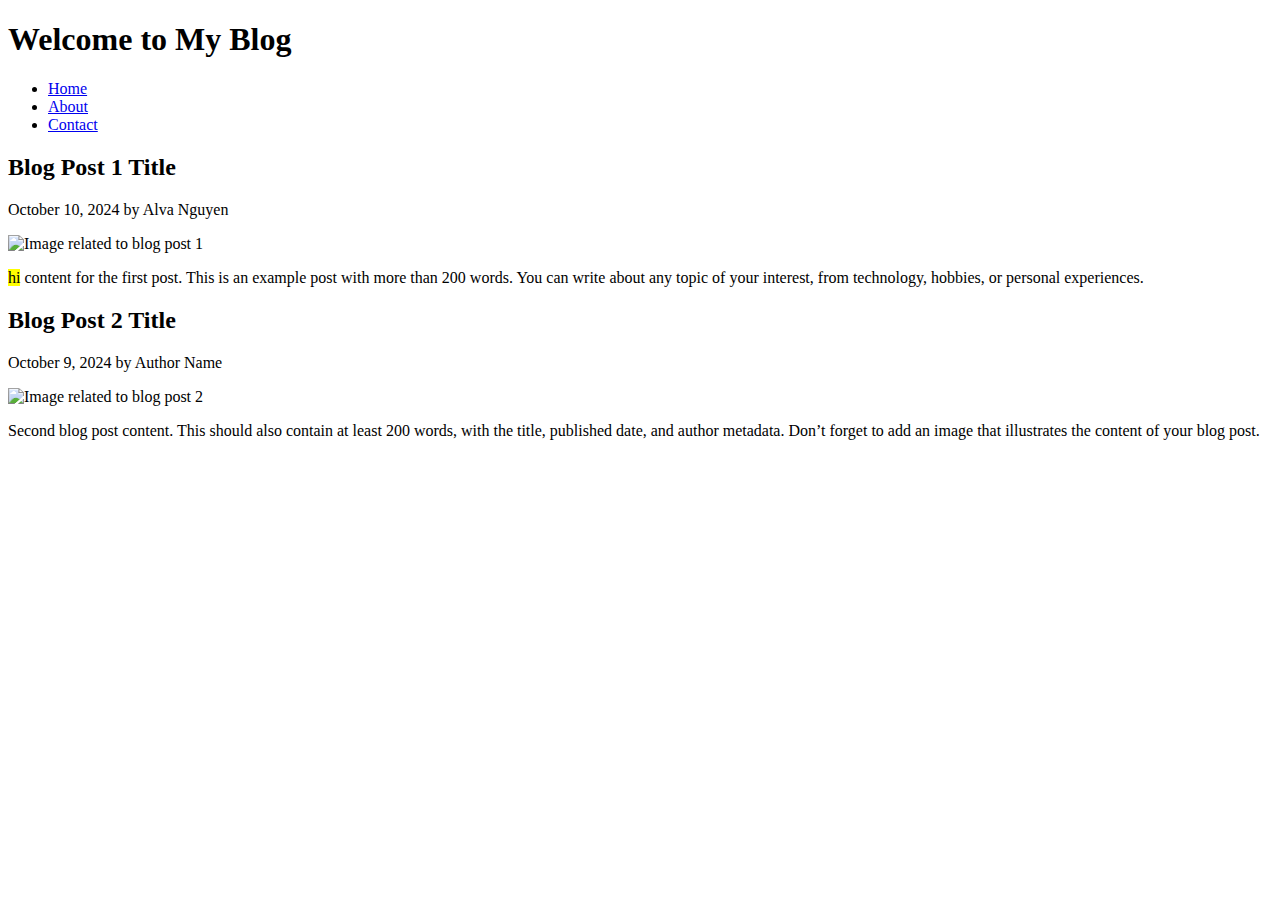
==== index.html @ b4353d6b "foundation" ====
<!DOCTYPE html>
<html lang="en">
<head>
    <meta charset="UTF-8">
    <meta name="viewport" content="width=device-width, initial-scale=1.0">
    <title>My Blog</title>
</head>
<body>
    <header>
        <h1>Welcome to My Blog</h1>
        <nav>
            <ul>
                <li><a href="index.html">Home</a></li>
                <li><a href="about.html">About</a></li>
                <li><a href="contact.html">Contact</a></li>
            </ul>
        </nav>
    </header>

    <main>
        <article>
            <h2>Blog Post 1 Title</h2>
            <p><time datetime="2024-10-10">October 10, 2024</time> by Alva Nguyen </p>
            <img src="blog1.jpg" alt="Image related to blog post 1">
            <p><mark>hi</mark> content for the first post. This is an example post with more than 200 words. You can write about any topic of your interest, from technology, hobbies, or personal experiences.</p>
        </article>

        <article>
            <h2>Blog Post 2 Title</h2>
            <p><time datetime="2024-10-09">October 9, 2024</time> by <span>Author Name</span></p>
            <img src="blog2.jpg" alt="Image related to blog post 2">
            <p>Second blog post content. This should also contain at least 200 words, with the title, published date, and author metadata. Don’t forget to add an image that illustrates the content of your blog post.</p>
        </article>
    </main>
</body>
</html>
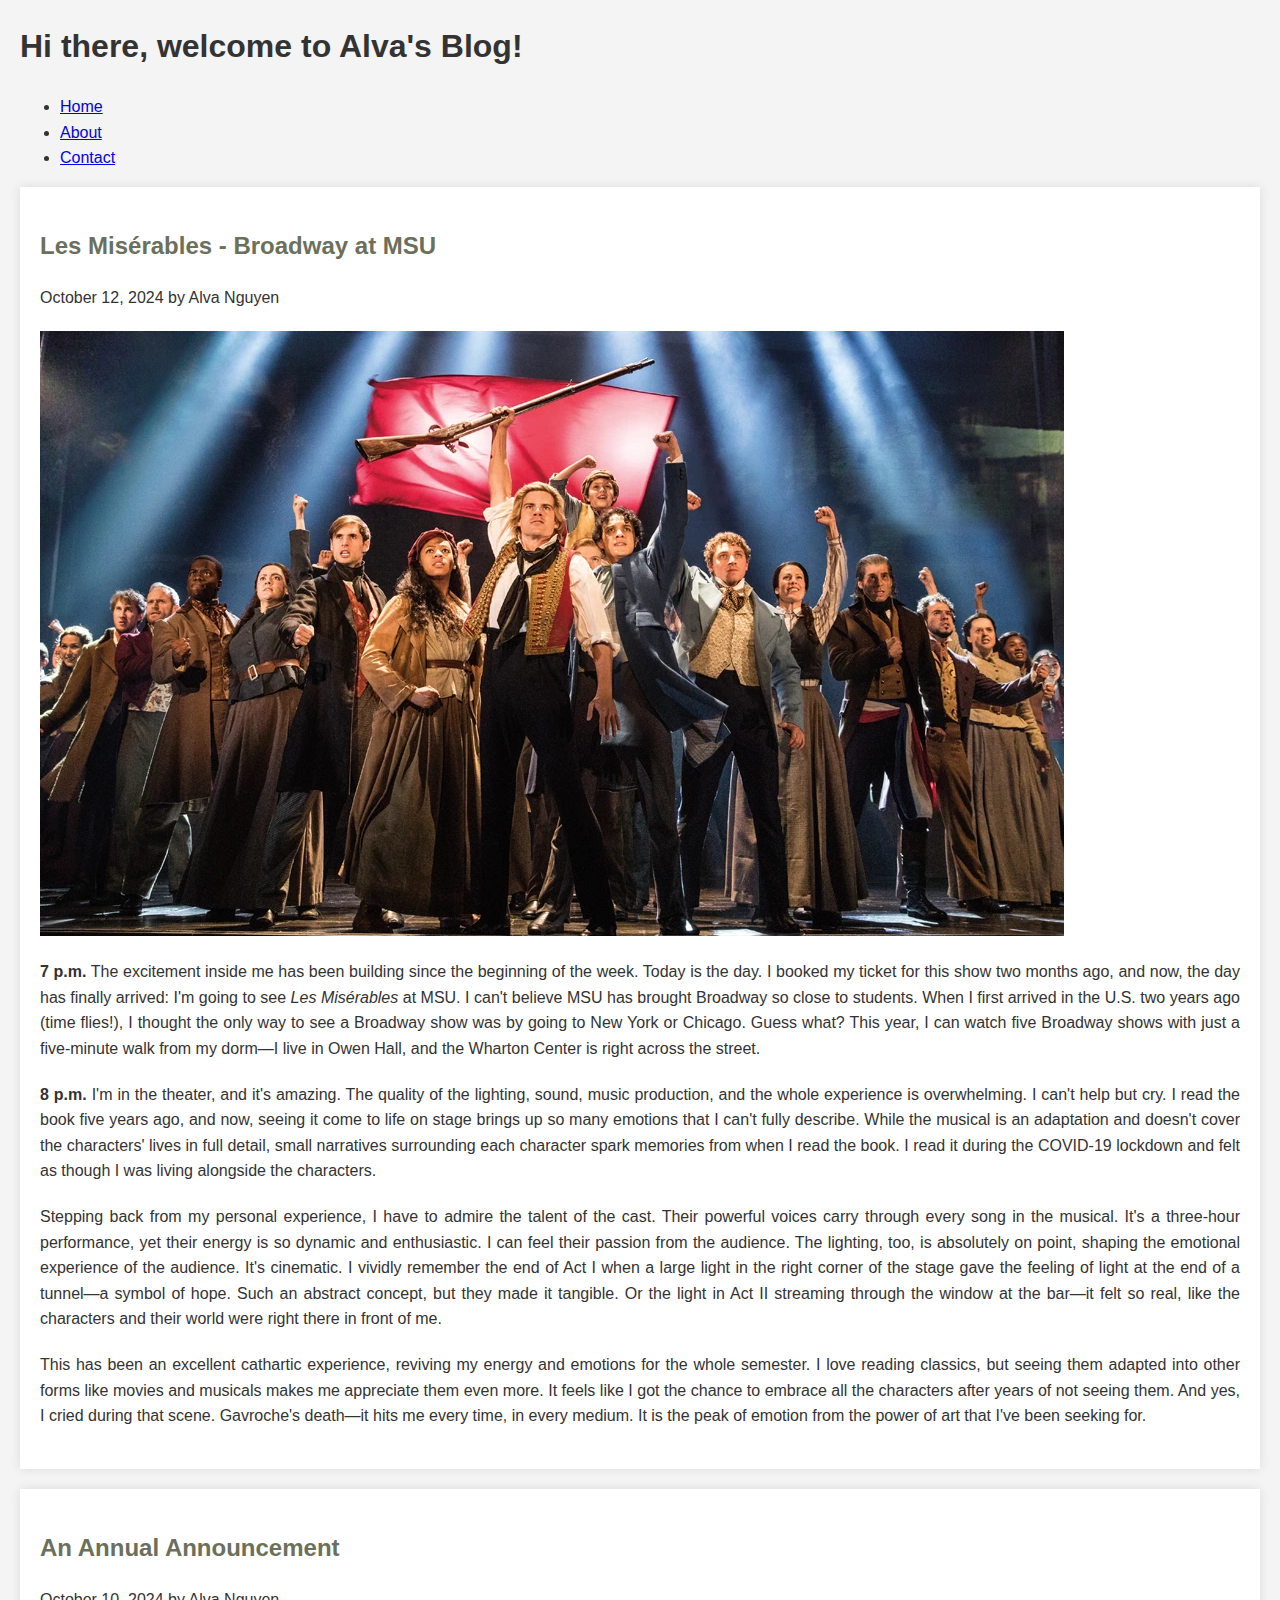
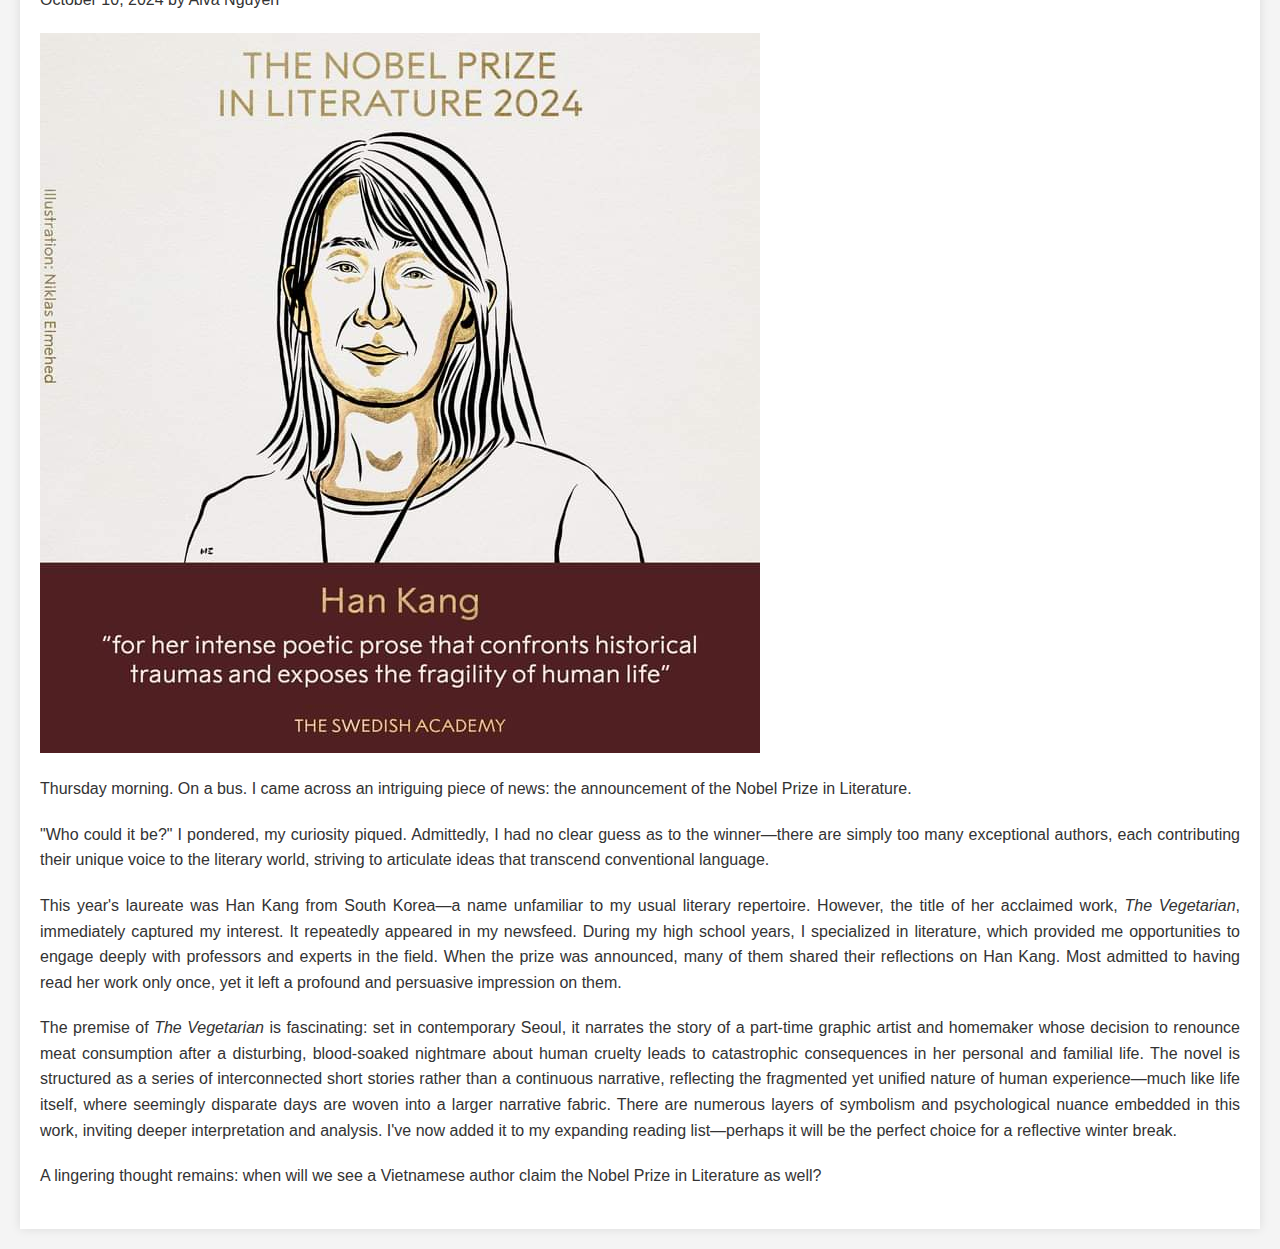
==== commit 434f8e71: "Final Update" ====
--- a/index.html
+++ b/index.html
@@ -3,11 +3,33 @@
 <head>
     <meta charset="UTF-8">
     <meta name="viewport" content="width=device-width, initial-scale=1.0">
-    <title>My Blog</title>
+    <title>Alva's Blog</title>
+    <style>
+        body {
+            font-family: Arial, sans-serif;
+            line-height: 1.6;
+            margin: 20px;
+            background-color: #f4f4f4;
+            color: #333;
+        }
+        h2 {
+            color: #6b705c;
+            text-align: left;
+        }
+        p {
+            text-align: justify;
+            margin-bottom: 20px;
+        }
+        article {
+            background-color: #fff;
+            padding: 20px;
+            margin-bottom: 20px;
+            box-shadow: 0 0 10px rgba(0, 0, 0, 0.1);
+        }
+    </style>
 </head>
 <body>
-    <header>
-        <h1>Welcome to My Blog</h1>
+    <header> <h1>Hi there, welcome to Alva's Blog!</h1>
         <nav>
             <ul>
                 <li><a href="index.html">Home</a></li>
@@ -15,21 +37,36 @@
                 <li><a href="contact.html">Contact</a></li>
             </ul>
         </nav>
-    </header>
+        </header>
 
     <main>
         <article>
-            <h2>Blog Post 1 Title</h2>
-            <p><time datetime="2024-10-10">October 10, 2024</time> by Alva Nguyen </p>
-            <img src="blog1.jpg" alt="Image related to blog post 1">
-            <p><mark>hi</mark> content for the first post. This is an example post with more than 200 words. You can write about any topic of your interest, from technology, hobbies, or personal experiences.</p>
+            <h2>Les Misérables - Broadway at MSU</h2>
+            <p><time datetime="2024-10-12">October 12, 2024</time> by Alva Nguyen </p>
+            <img src="/image/lesmis.webp" alt="Les Mis cast at the end of Act I">
+            <p><strong>7 p.m.</strong> The excitement inside me has been building since the beginning of the week. Today is the day. I booked my ticket for this show two months ago, and now, the day has finally arrived: I'm going to see <em>Les Misérables</em> at MSU. I can't believe MSU has brought Broadway so close to students. When I first arrived in the U.S. two years ago (time flies!), I thought the only way to see a Broadway show was by going to New York or Chicago. Guess what? This year, I can watch five Broadway shows with just a five-minute walk from my dorm—I live in Owen Hall, and the Wharton Center is right across the street.</p>
+
+            <p><strong>8 p.m.</strong> I'm in the theater, and it's amazing. The quality of the lighting, sound, music production, and the whole experience is overwhelming. I can't help but cry. I read the book five years ago, and now, seeing it come to life on stage brings up so many emotions that I can't fully describe. While the musical is an adaptation and doesn't cover the characters' lives in full detail, small narratives surrounding each character spark memories from when I read the book. I read it during the COVID-19 lockdown and felt as though I was living alongside the characters.</p>
+    
+            <p>Stepping back from my personal experience, I have to admire the talent of the cast. Their powerful voices carry through every song in the musical. It's a three-hour performance, yet their energy is so dynamic and enthusiastic. I can feel their passion from the audience. The lighting, too, is absolutely on point, shaping the emotional experience of the audience. It's cinematic. I vividly remember the end of Act I when a large light in the right corner of the stage gave the feeling of light at the end of a tunnel—a symbol of hope. Such an abstract concept, but they made it tangible. Or the light in Act II streaming through the window at the bar—it felt so real, like the characters and their world were right there in front of me.</p>
+    
+            <p>This has been an excellent cathartic experience, reviving my energy and emotions for the whole semester. I love reading classics, but seeing them adapted into other forms like movies and musicals makes me appreciate them even more. It feels like I got the chance to embrace all the characters after years of not seeing them. And yes, I cried during that scene. Gavroche's death—it hits me every time, in every medium. It is the peak of emotion from the power of art that I've been seeking for.</p>
+    
         </article>
 
         <article>
-            <h2>Blog Post 2 Title</h2>
-            <p><time datetime="2024-10-09">October 9, 2024</time> by <span>Author Name</span></p>
-            <img src="blog2.jpg" alt="Image related to blog post 2">
-            <p>Second blog post content. This should also contain at least 200 words, with the title, published date, and author metadata. Don’t forget to add an image that illustrates the content of your blog post.</p>
+            <h2>An Annual Announcement</h2>
+            <p><time datetime="2024-10-10">October 10, 2024</time> by Alva Nguyen</p>
+            <img src="/image/nobel.jpg" alt="Graphic Illustration of Han Kang">
+            <p>Thursday morning. On a bus. I came across an intriguing piece of news: the announcement of the Nobel Prize in Literature.</p>
+
+            <p>"Who could it be?" I pondered, my curiosity piqued. Admittedly, I had no clear guess as to the winner—there are simply too many exceptional authors, each contributing their unique voice to the literary world, striving to articulate ideas that transcend conventional language.</p>
+
+            <p>This year's laureate was Han Kang from South Korea—a name unfamiliar to my usual literary repertoire. However, the title of her acclaimed work, <em>The Vegetarian</em>, immediately captured my interest. It repeatedly appeared in my newsfeed. During my high school years, I specialized in literature, which provided me opportunities to engage deeply with professors and experts in the field. When the prize was announced, many of them shared their reflections on Han Kang. Most admitted to having read her work only once, yet it left a profound and persuasive impression on them.</p>
+
+            <p>The premise of <em>The Vegetarian</em> is fascinating: set in contemporary Seoul, it narrates the story of a part-time graphic artist and homemaker whose decision to renounce meat consumption after a disturbing, blood-soaked nightmare about human cruelty leads to catastrophic consequences in her personal and familial life. The novel is structured as a series of interconnected short stories rather than a continuous narrative, reflecting the fragmented yet unified nature of human experience—much like life itself, where seemingly disparate days are woven into a larger narrative fabric. There are numerous layers of symbolism and psychological nuance embedded in this work, inviting deeper interpretation and analysis. I've now added it to my expanding reading list—perhaps it will be the perfect choice for a reflective winter break.</p>
+
+            <p>A lingering thought remains: when will we see a Vietnamese author claim the Nobel Prize in Literature as well?</p>
         </article>
     </main>
 </body>
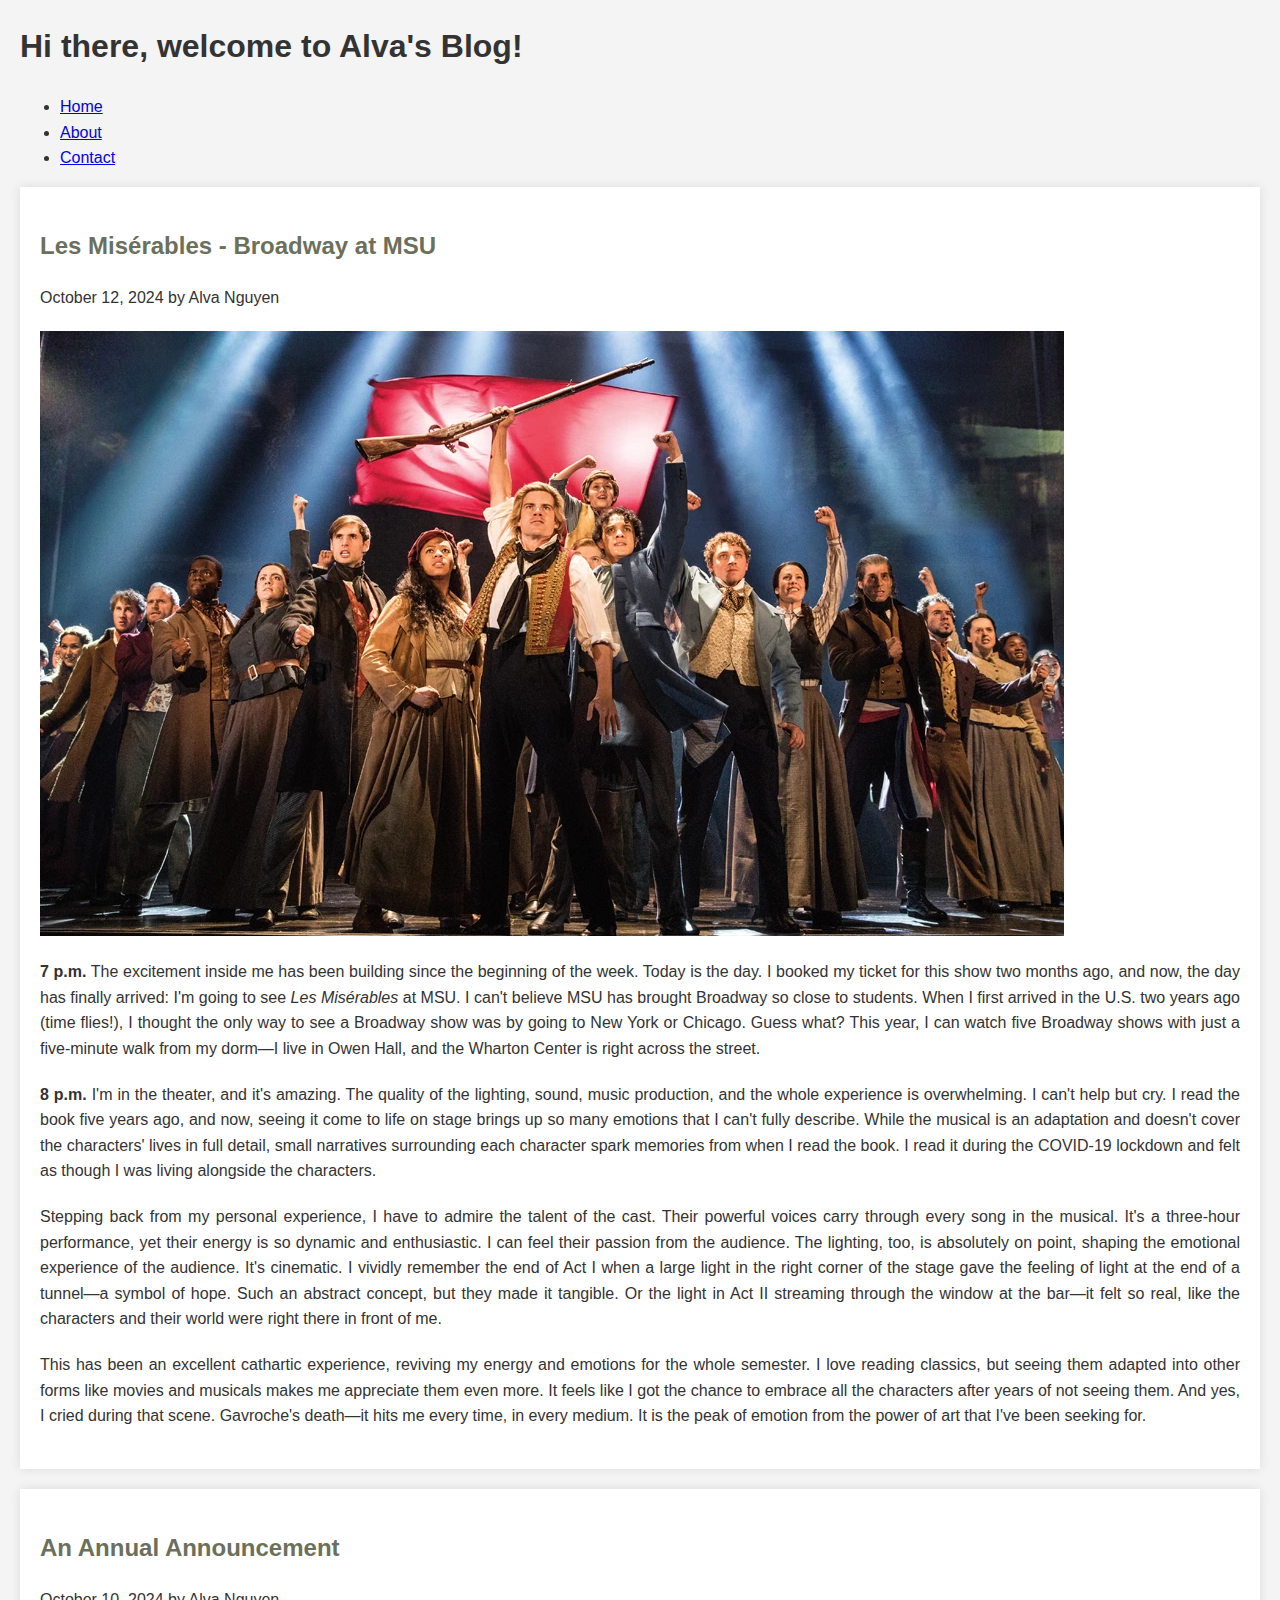
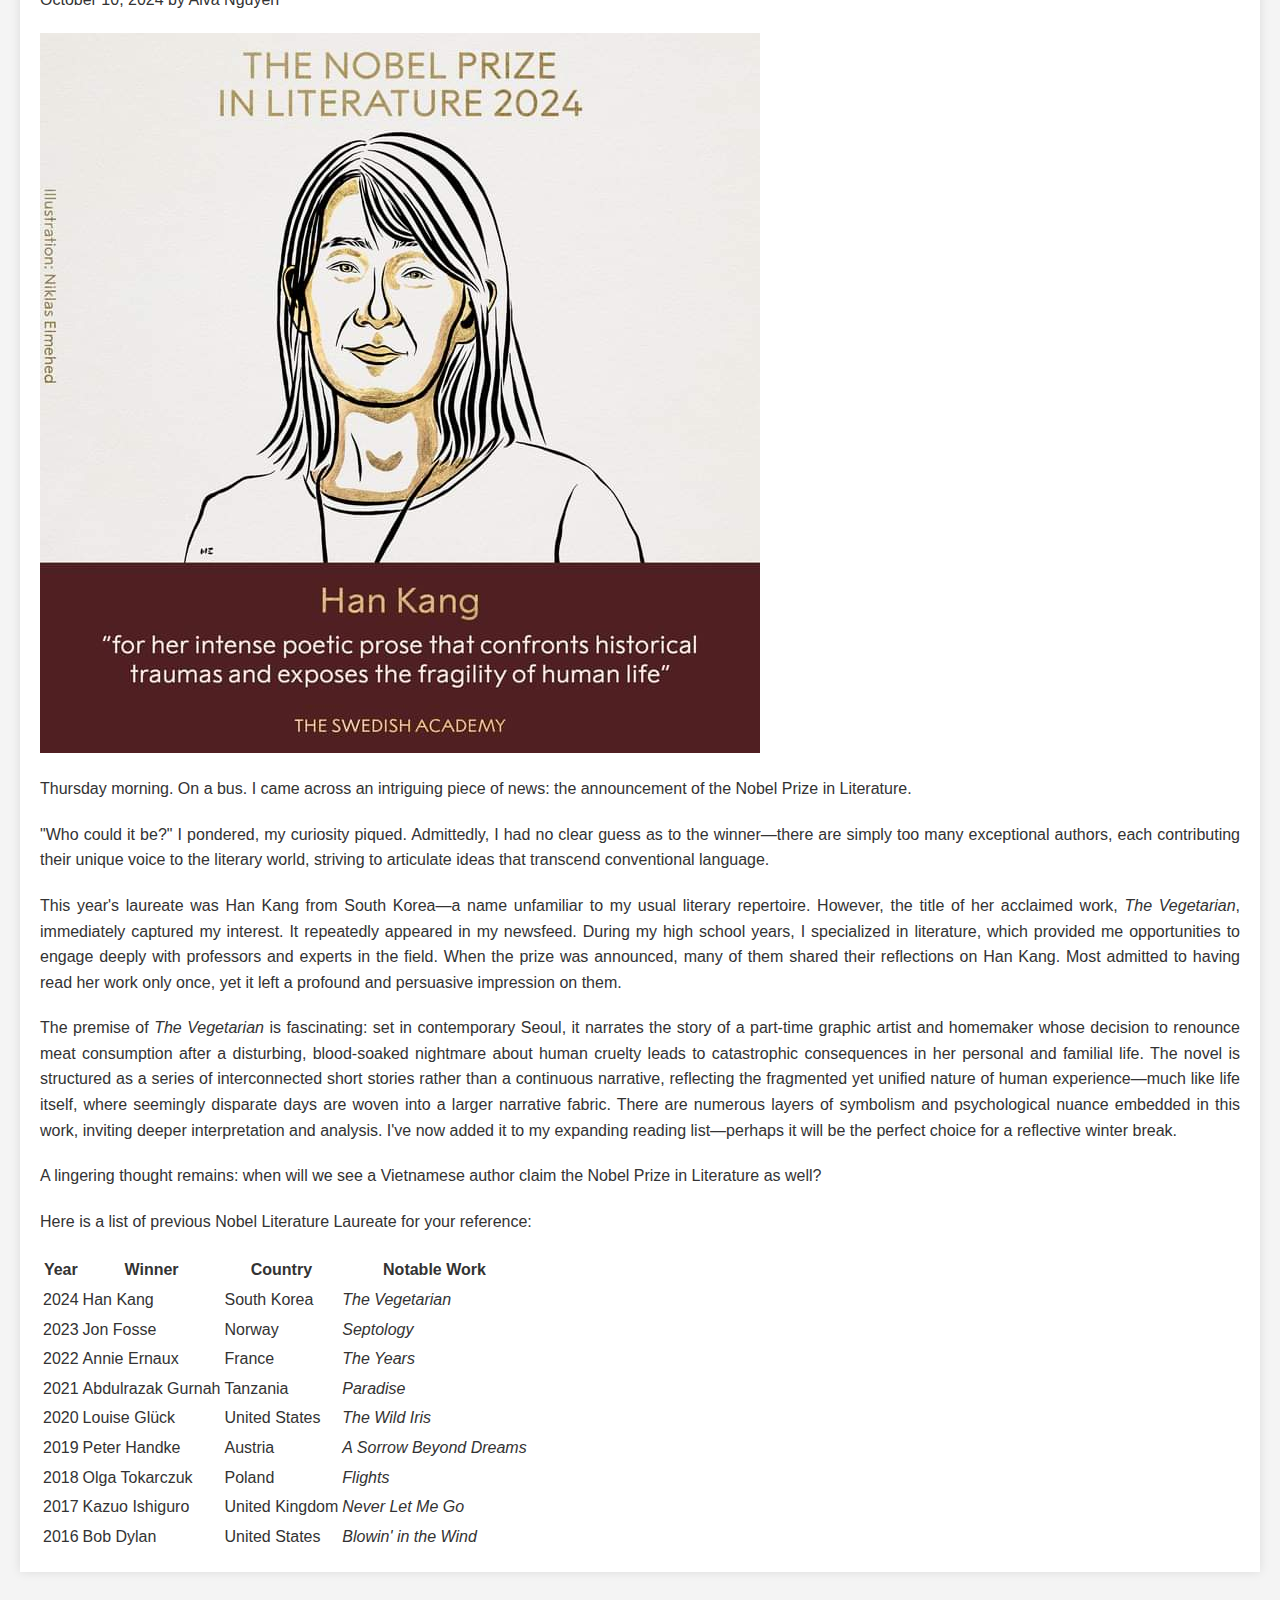
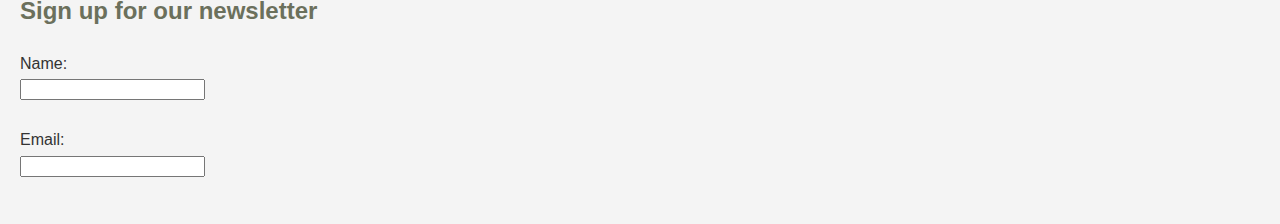
==== commit 1e88e501: "Update table and forms" ====
--- a/index.html
+++ b/index.html
@@ -67,7 +67,82 @@
             <p>The premise of <em>The Vegetarian</em> is fascinating: set in contemporary Seoul, it narrates the story of a part-time graphic artist and homemaker whose decision to renounce meat consumption after a disturbing, blood-soaked nightmare about human cruelty leads to catastrophic consequences in her personal and familial life. The novel is structured as a series of interconnected short stories rather than a continuous narrative, reflecting the fragmented yet unified nature of human experience—much like life itself, where seemingly disparate days are woven into a larger narrative fabric. There are numerous layers of symbolism and psychological nuance embedded in this work, inviting deeper interpretation and analysis. I've now added it to my expanding reading list—perhaps it will be the perfect choice for a reflective winter break.</p>
 
             <p>A lingering thought remains: when will we see a Vietnamese author claim the Nobel Prize in Literature as well?</p>
+            <p>Here is a list of previous Nobel Literature Laureate for your reference:</p>
+            <table>
+                <thead>
+                    <tr>
+                        <th>Year</th>
+                        <th>Winner</th>
+                        <th>Country</th>
+                        <th>Notable Work</th>
+                    </tr>
+                </thead>
+                <tbody>
+                    <tr>
+                        <td>2024</td>
+                        <td>Han Kang</td>
+                        <td>South Korea</td>
+                        <td><em>The Vegetarian</em></td>
+                    </tr>
+                    <tr>
+                        <td>2023</td>
+                        <td>Jon Fosse</td>
+                        <td>Norway</td>
+                        <td><em>Septology</em></td>
+                    </tr>
+                    <tr>
+                        <td>2022</td>
+                        <td>Annie Ernaux</td>
+                        <td>France</td>
+                        <td><em>The Years</em></td>
+                    </tr>
+                    <tr>
+                        <td>2021</td>
+                        <td>Abdulrazak Gurnah</td>
+                        <td>Tanzania</td>
+                        <td><em>Paradise</em></td>
+                    </tr>
+                    <tr>
+                        <td>2020</td>
+                        <td>Louise Glück</td>
+                        <td>United States</td>
+                        <td><em>The Wild Iris</em></td>
+                    </tr>
+                    <tr>
+                        <td>2019</td>
+                        <td>Peter Handke</td>
+                        <td>Austria</td>
+                        <td><em>A Sorrow Beyond Dreams</em></td>
+                    </tr>
+                    <tr>
+                        <td>2018</td>
+                        <td>Olga Tokarczuk</td>
+                        <td>Poland</td>
+                        <td><em>Flights</em></td>
+                    </tr>
+                    <tr>
+                        <td>2017</td>
+                        <td>Kazuo Ishiguro</td>
+                        <td>United Kingdom</td>
+                        <td><em>Never Let Me Go</em></td>
+                    </tr>
+                    <tr>
+                        <td>2016</td>
+                        <td>Bob Dylan</td>
+                        <td>United States</td>
+                        <td><em>Blowin' in the Wind</em></td>
+                    </tr>
+                </tbody>
+            </table>            
         </article>
+        <form>
+            <h2>Sign up for our newsletter</h2>
+            <label for="name">Name:</label><br>
+            <input type="text" id="name" name="name" required><br><br>
+        
+            <label for="email">Email:</label><br>
+            <input type="email" id="email" name="email" required><br><br>
+        </form>
     </main>
 </body>
 </html>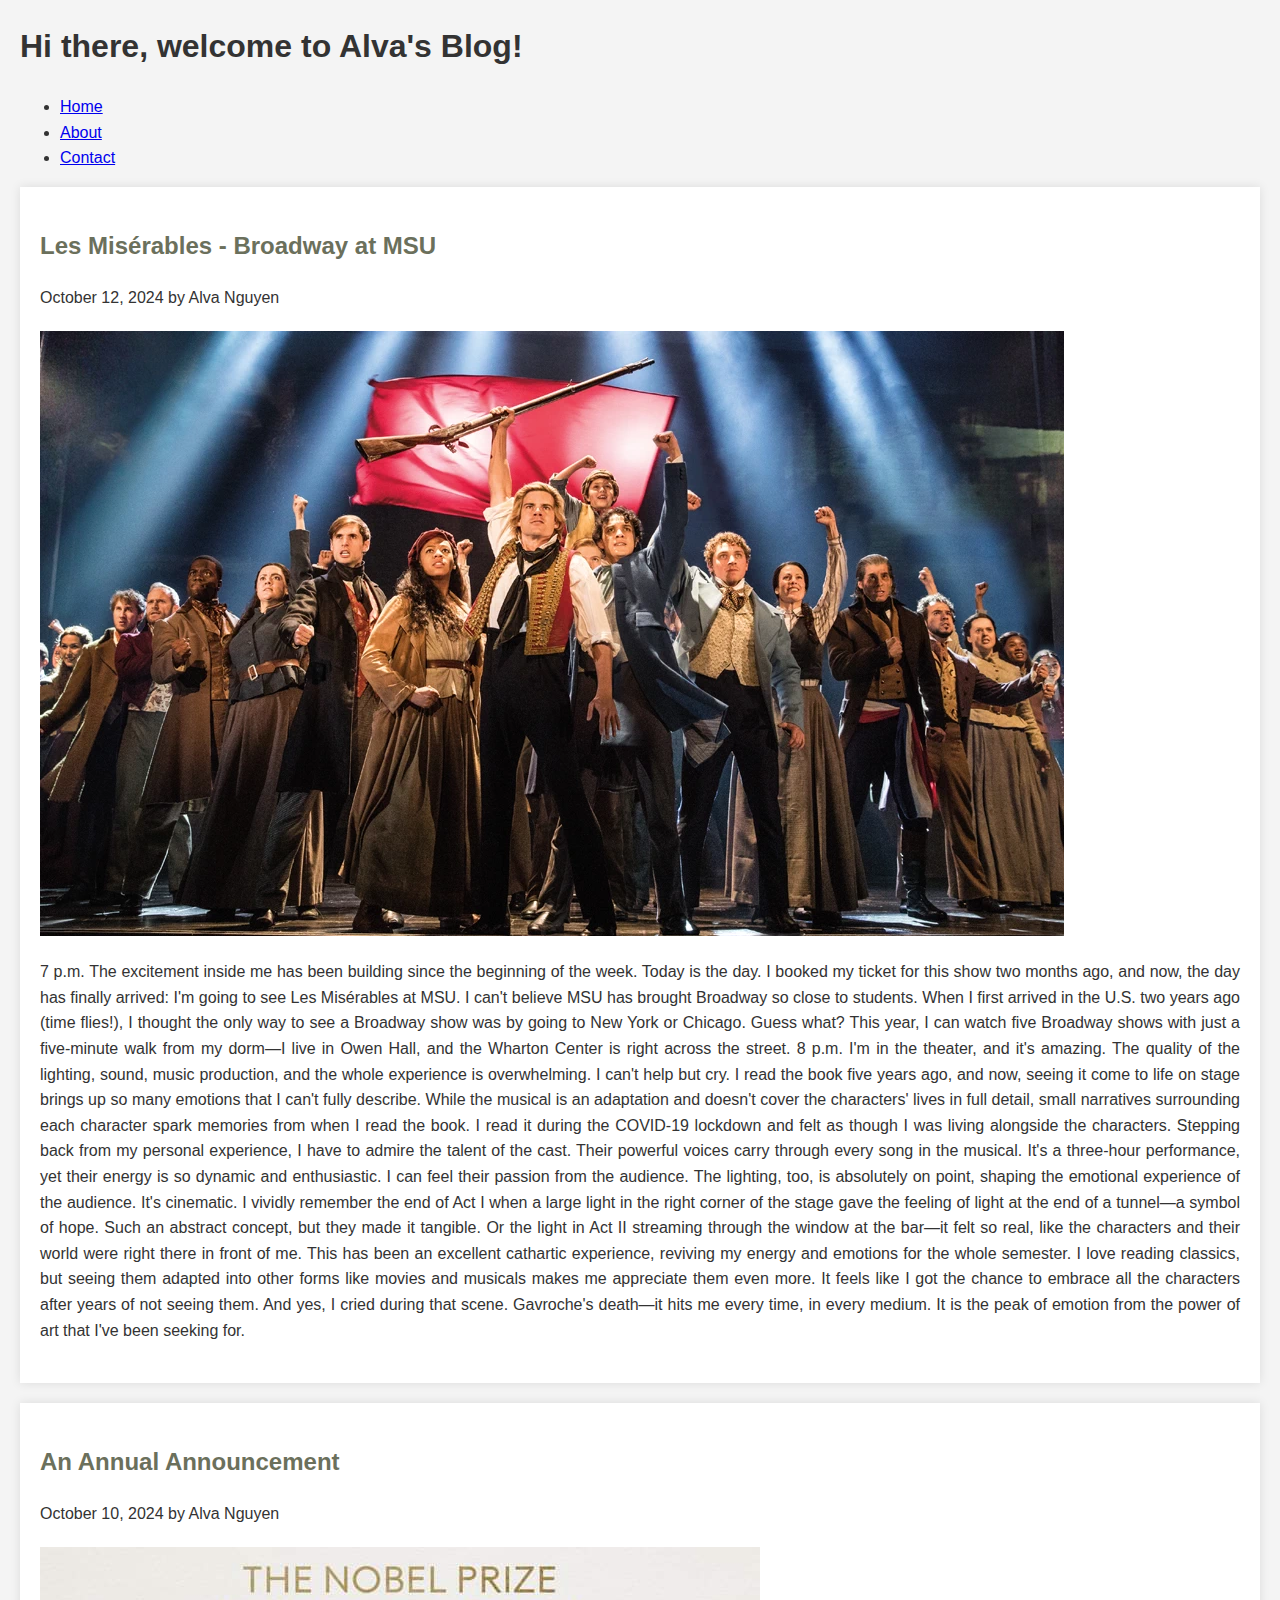
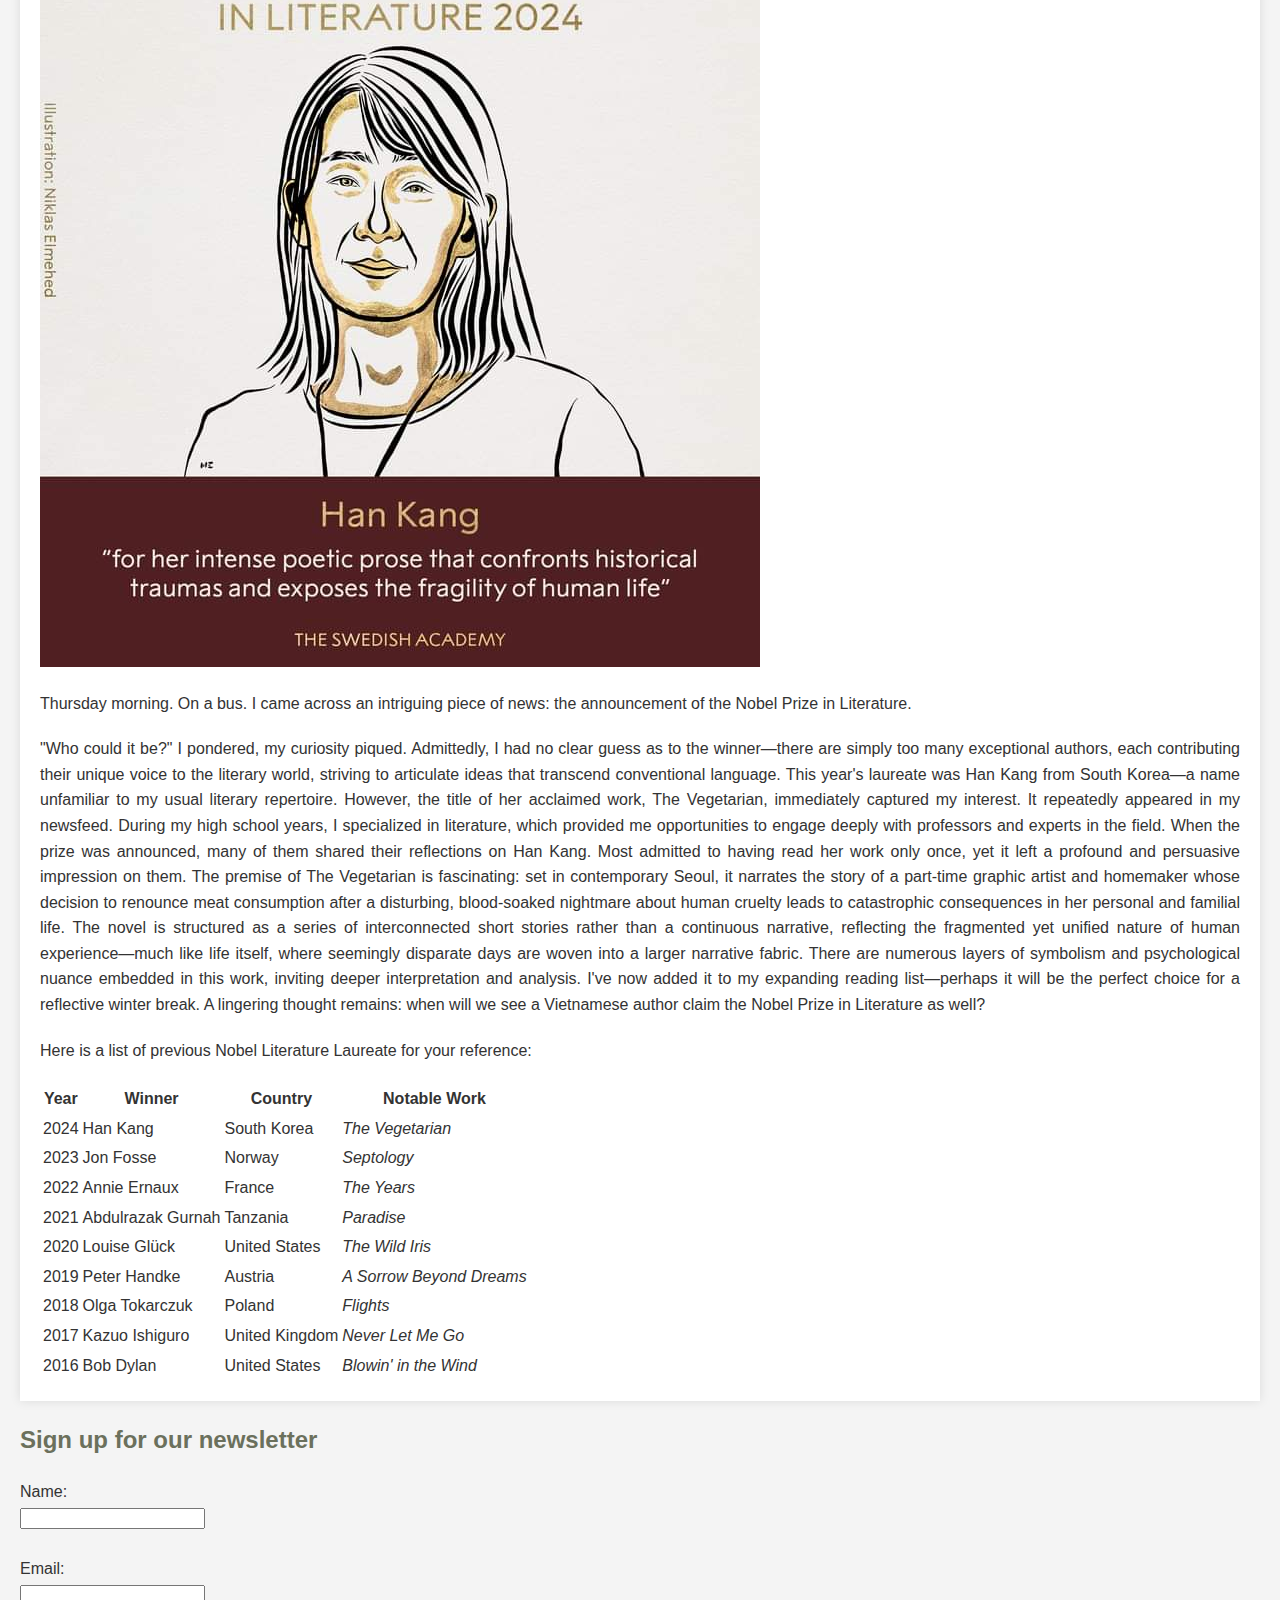
==== commit 5b26c890: "update html" ====
--- a/index.html
+++ b/index.html
@@ -3,30 +3,8 @@
 <head>
     <meta charset="UTF-8">
     <meta name="viewport" content="width=device-width, initial-scale=1.0">
+    <link rel="stylesheet" href="style.css">
     <title>Alva's Blog</title>
-    <style>
-        body {
-            font-family: Arial, sans-serif;
-            line-height: 1.6;
-            margin: 20px;
-            background-color: #f4f4f4;
-            color: #333;
-        }
-        h2 {
-            color: #6b705c;
-            text-align: left;
-        }
-        p {
-            text-align: justify;
-            margin-bottom: 20px;
-        }
-        article {
-            background-color: #fff;
-            padding: 20px;
-            margin-bottom: 20px;
-            box-shadow: 0 0 10px rgba(0, 0, 0, 0.1);
-        }
-    </style>
 </head>
 <body>
     <header> <h1>Hi there, welcome to Alva's Blog!</h1>
@@ -44,13 +22,9 @@
             <h2>Les Misérables - Broadway at MSU</h2>
             <p><time datetime="2024-10-12">October 12, 2024</time> by Alva Nguyen </p>
             <img src="/image/lesmis.webp" alt="Les Mis cast at the end of Act I">
-            <p><strong>7 p.m.</strong> The excitement inside me has been building since the beginning of the week. Today is the day. I booked my ticket for this show two months ago, and now, the day has finally arrived: I'm going to see <em>Les Misérables</em> at MSU. I can't believe MSU has brought Broadway so close to students. When I first arrived in the U.S. two years ago (time flies!), I thought the only way to see a Broadway show was by going to New York or Chicago. Guess what? This year, I can watch five Broadway shows with just a five-minute walk from my dorm—I live in Owen Hall, and the Wharton Center is right across the street.</p>
-
-            <p><strong>8 p.m.</strong> I'm in the theater, and it's amazing. The quality of the lighting, sound, music production, and the whole experience is overwhelming. I can't help but cry. I read the book five years ago, and now, seeing it come to life on stage brings up so many emotions that I can't fully describe. While the musical is an adaptation and doesn't cover the characters' lives in full detail, small narratives surrounding each character spark memories from when I read the book. I read it during the COVID-19 lockdown and felt as though I was living alongside the characters.</p>
+            <p>7 p.m. The excitement inside me has been building since the beginning of the week. Today is the day. I booked my ticket for this show two months ago, and now, the day has finally arrived: I'm going to see Les Misérables at MSU. I can't believe MSU has brought Broadway so close to students. When I first arrived in the U.S. two years ago (time flies!), I thought the only way to see a Broadway show was by going to New York or Chicago. Guess what? This year, I can watch five Broadway shows with just a five-minute walk from my dorm—I live in Owen Hall, and the Wharton Center is right across the street. 8 p.m. I'm in the theater, and it's amazing. The quality of the lighting, sound, music production, and the whole experience is overwhelming. I can't help but cry. I read the book five years ago, and now, seeing it come to life on stage brings up so many emotions that I can't fully describe. While the musical is an adaptation and doesn't cover the characters' lives in full detail, small narratives surrounding each character spark memories from when I read the book. I read it during the COVID-19 lockdown and felt as though I was living alongside the characters. Stepping back from my personal experience, I have to admire the talent of the cast. Their powerful voices carry through every song in the musical. It's a three-hour performance, yet their energy is so dynamic and enthusiastic. I can feel their passion from the audience. The lighting, too, is absolutely on point, shaping the emotional experience of the audience. It's cinematic. I vividly remember the end of Act I when a large light in the right corner of the stage gave the feeling of light at the end of a tunnel—a symbol of hope. Such an abstract concept, but they made it tangible. Or the light in Act II streaming through the window at the bar—it felt so real, like the characters and their world were right there in front of me.
     
-            <p>Stepping back from my personal experience, I have to admire the talent of the cast. Their powerful voices carry through every song in the musical. It's a three-hour performance, yet their energy is so dynamic and enthusiastic. I can feel their passion from the audience. The lighting, too, is absolutely on point, shaping the emotional experience of the audience. It's cinematic. I vividly remember the end of Act I when a large light in the right corner of the stage gave the feeling of light at the end of a tunnel—a symbol of hope. Such an abstract concept, but they made it tangible. Or the light in Act II streaming through the window at the bar—it felt so real, like the characters and their world were right there in front of me.</p>
-    
-            <p>This has been an excellent cathartic experience, reviving my energy and emotions for the whole semester. I love reading classics, but seeing them adapted into other forms like movies and musicals makes me appreciate them even more. It feels like I got the chance to embrace all the characters after years of not seeing them. And yes, I cried during that scene. Gavroche's death—it hits me every time, in every medium. It is the peak of emotion from the power of art that I've been seeking for.</p>
+            This has been an excellent cathartic experience, reviving my energy and emotions for the whole semester. I love reading classics, but seeing them adapted into other forms like movies and musicals makes me appreciate them even more. It feels like I got the chance to embrace all the characters after years of not seeing them. And yes, I cried during that scene. Gavroche's death—it hits me every time, in every medium. It is the peak of emotion from the power of art that I've been seeking for.</p>
     
         </article>
 
@@ -60,13 +34,13 @@
             <img src="/image/nobel.jpg" alt="Graphic Illustration of Han Kang">
             <p>Thursday morning. On a bus. I came across an intriguing piece of news: the announcement of the Nobel Prize in Literature.</p>
 
-            <p>"Who could it be?" I pondered, my curiosity piqued. Admittedly, I had no clear guess as to the winner—there are simply too many exceptional authors, each contributing their unique voice to the literary world, striving to articulate ideas that transcend conventional language.</p>
+            <p>"Who could it be?" I pondered, my curiosity piqued. Admittedly, I had no clear guess as to the winner—there are simply too many exceptional authors, each contributing their unique voice to the literary world, striving to articulate ideas that transcend conventional language.
 
-            <p>This year's laureate was Han Kang from South Korea—a name unfamiliar to my usual literary repertoire. However, the title of her acclaimed work, <em>The Vegetarian</em>, immediately captured my interest. It repeatedly appeared in my newsfeed. During my high school years, I specialized in literature, which provided me opportunities to engage deeply with professors and experts in the field. When the prize was announced, many of them shared their reflections on Han Kang. Most admitted to having read her work only once, yet it left a profound and persuasive impression on them.</p>
+            This year's laureate was Han Kang from South Korea—a name unfamiliar to my usual literary repertoire. However, the title of her acclaimed work, The Vegetarian, immediately captured my interest. It repeatedly appeared in my newsfeed. During my high school years, I specialized in literature, which provided me opportunities to engage deeply with professors and experts in the field. When the prize was announced, many of them shared their reflections on Han Kang. Most admitted to having read her work only once, yet it left a profound and persuasive impression on them.
 
-            <p>The premise of <em>The Vegetarian</em> is fascinating: set in contemporary Seoul, it narrates the story of a part-time graphic artist and homemaker whose decision to renounce meat consumption after a disturbing, blood-soaked nightmare about human cruelty leads to catastrophic consequences in her personal and familial life. The novel is structured as a series of interconnected short stories rather than a continuous narrative, reflecting the fragmented yet unified nature of human experience—much like life itself, where seemingly disparate days are woven into a larger narrative fabric. There are numerous layers of symbolism and psychological nuance embedded in this work, inviting deeper interpretation and analysis. I've now added it to my expanding reading list—perhaps it will be the perfect choice for a reflective winter break.</p>
+            The premise of The Vegetarian is fascinating: set in contemporary Seoul, it narrates the story of a part-time graphic artist and homemaker whose decision to renounce meat consumption after a disturbing, blood-soaked nightmare about human cruelty leads to catastrophic consequences in her personal and familial life. The novel is structured as a series of interconnected short stories rather than a continuous narrative, reflecting the fragmented yet unified nature of human experience—much like life itself, where seemingly disparate days are woven into a larger narrative fabric. There are numerous layers of symbolism and psychological nuance embedded in this work, inviting deeper interpretation and analysis. I've now added it to my expanding reading list—perhaps it will be the perfect choice for a reflective winter break.
 
-            <p>A lingering thought remains: when will we see a Vietnamese author claim the Nobel Prize in Literature as well?</p>
+            A lingering thought remains: when will we see a Vietnamese author claim the Nobel Prize in Literature as well?</p>
             <p>Here is a list of previous Nobel Literature Laureate for your reference:</p>
             <table>
                 <thead>
--- a/style.css
+++ b/style.css
@@ -0,0 +1,21 @@
+body {
+    font-family: Arial, sans-serif;
+    line-height: 1.6;
+    margin: 20px;
+    background-color: #f4f4f4;
+    color: #333;
+}
+h2 {
+    color: #6b705c;
+    text-align: left;
+}
+p {
+    text-align: justify;
+    margin-bottom: 20px;
+}
+article {
+    background-color: #fff;
+    padding: 20px;
+    margin-bottom: 20px;
+    box-shadow: 0 0 10px rgba(0, 0, 0, 0.1);
+}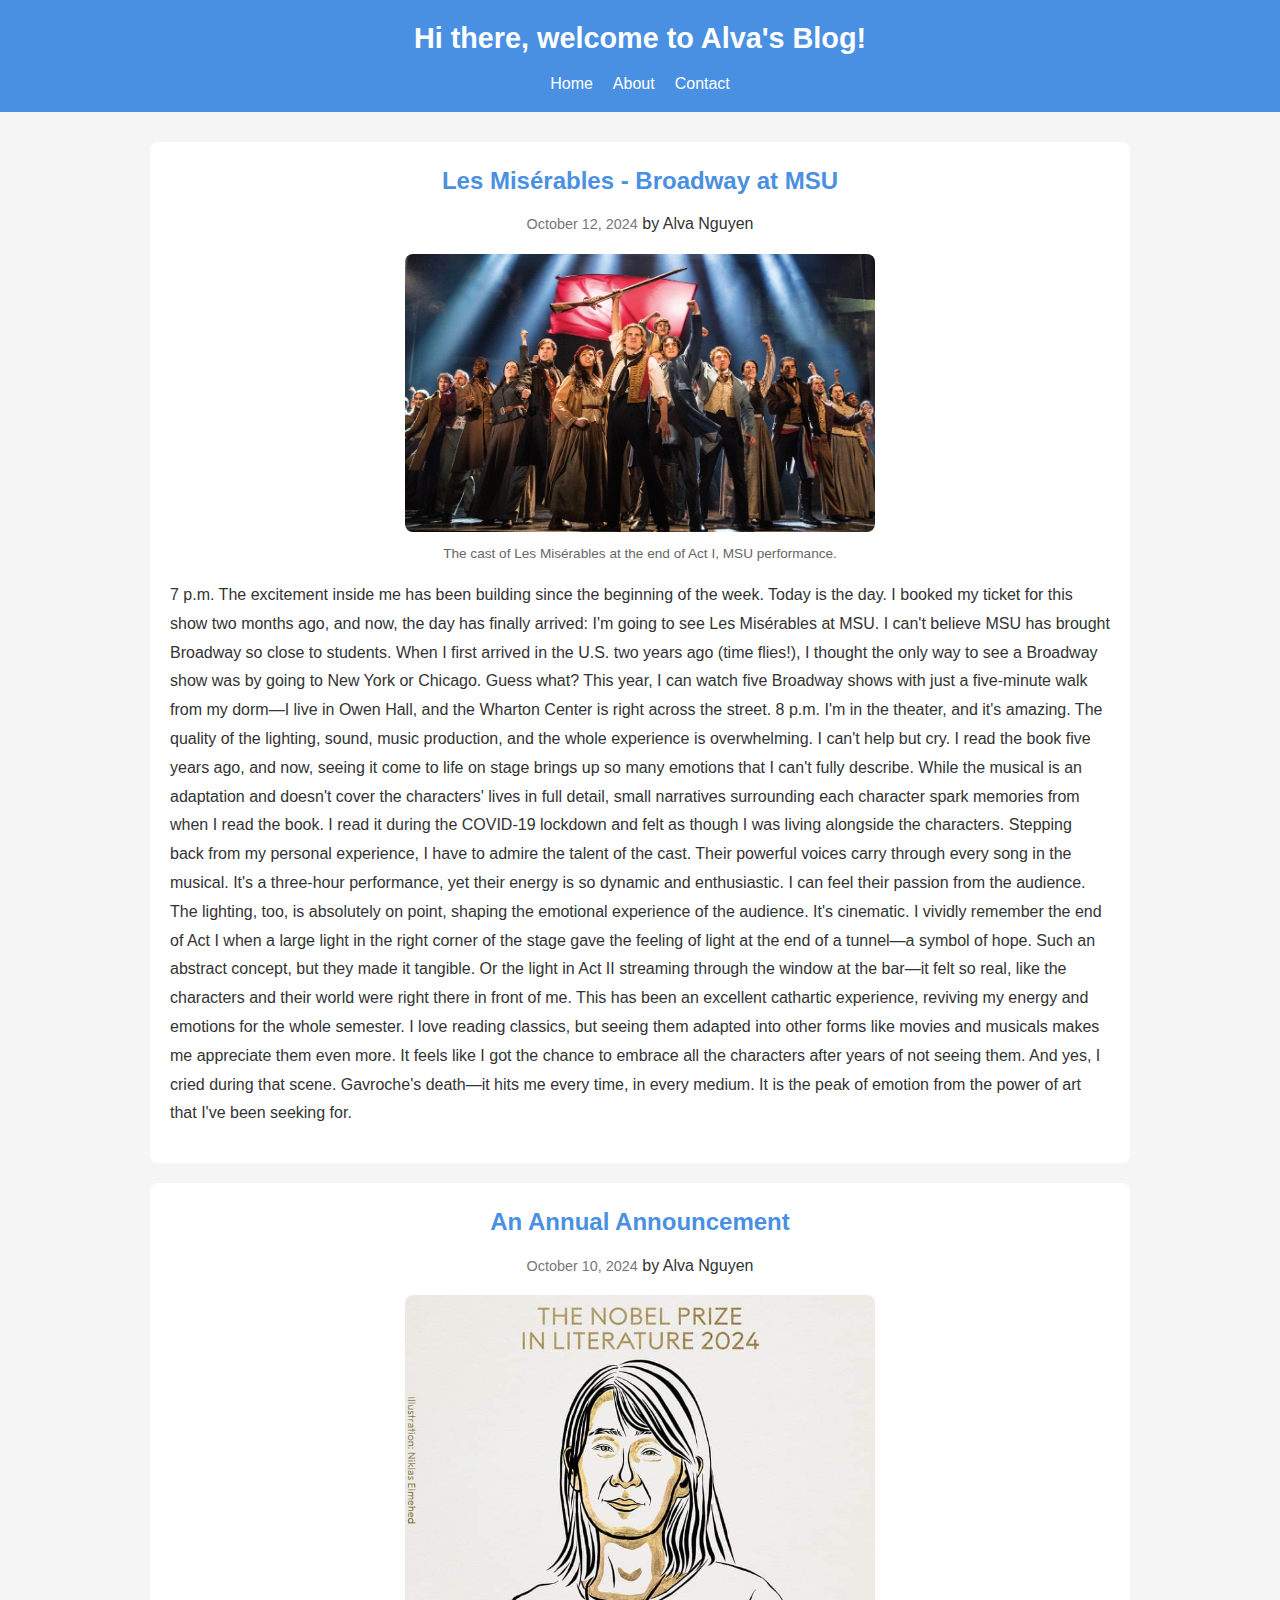
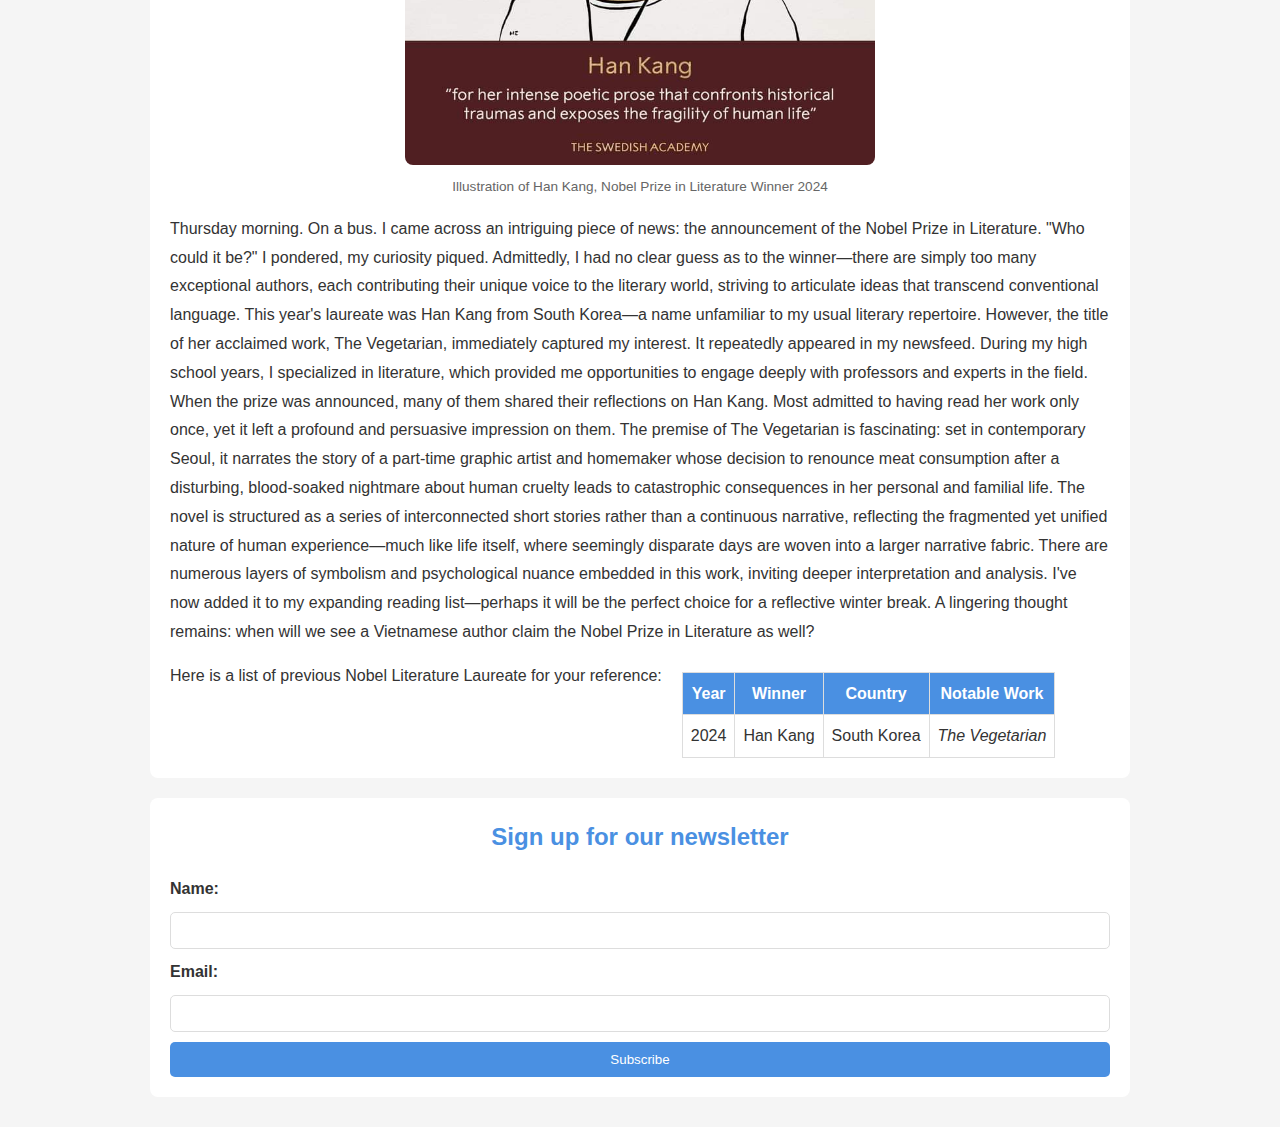
==== commit 6ea21f8c: "update html and css" ====
--- a/index.html
+++ b/index.html
@@ -7,7 +7,8 @@
     <title>Alva's Blog</title>
 </head>
 <body>
-    <header> <h1>Hi there, welcome to Alva's Blog!</h1>
+    <header>
+        <h1>Hi there, welcome to Alva's Blog!</h1>
         <nav>
             <ul>
                 <li><a href="index.html">Home</a></li>
@@ -15,108 +16,74 @@
                 <li><a href="contact.html">Contact</a></li>
             </ul>
         </nav>
-        </header>
+    </header>
 
-    <main>
-        <article>
-            <h2>Les Misérables - Broadway at MSU</h2>
-            <p><time datetime="2024-10-12">October 12, 2024</time> by Alva Nguyen </p>
-            <img src="/image/lesmis.webp" alt="Les Mis cast at the end of Act I">
-            <p>7 p.m. The excitement inside me has been building since the beginning of the week. Today is the day. I booked my ticket for this show two months ago, and now, the day has finally arrived: I'm going to see Les Misérables at MSU. I can't believe MSU has brought Broadway so close to students. When I first arrived in the U.S. two years ago (time flies!), I thought the only way to see a Broadway show was by going to New York or Chicago. Guess what? This year, I can watch five Broadway shows with just a five-minute walk from my dorm—I live in Owen Hall, and the Wharton Center is right across the street. 8 p.m. I'm in the theater, and it's amazing. The quality of the lighting, sound, music production, and the whole experience is overwhelming. I can't help but cry. I read the book five years ago, and now, seeing it come to life on stage brings up so many emotions that I can't fully describe. While the musical is an adaptation and doesn't cover the characters' lives in full detail, small narratives surrounding each character spark memories from when I read the book. I read it during the COVID-19 lockdown and felt as though I was living alongside the characters. Stepping back from my personal experience, I have to admire the talent of the cast. Their powerful voices carry through every song in the musical. It's a three-hour performance, yet their energy is so dynamic and enthusiastic. I can feel their passion from the audience. The lighting, too, is absolutely on point, shaping the emotional experience of the audience. It's cinematic. I vividly remember the end of Act I when a large light in the right corner of the stage gave the feeling of light at the end of a tunnel—a symbol of hope. Such an abstract concept, but they made it tangible. Or the light in Act II streaming through the window at the bar—it felt so real, like the characters and their world were right there in front of me.
+    <div class="container">
+
+        <main class="main-content">
+            <article>
+                <h2>Les Misérables - Broadway at MSU</h2>
+                <p class="post-info"><time datetime="2024-10-12">October 12, 2024</time> by Alva Nguyen</p>
+                <img src="/image/lesmis.webp" alt="Les Mis cast at the end of Act I">
+                <p class="caption">The cast of Les Misérables at the end of Act I, MSU performance.</p>
+                <p>7 p.m. The excitement inside me has been building since the beginning of the week. Today is the day. I booked my ticket for this show two months ago, and now, the day has finally arrived: I'm going to see Les Misérables at MSU. I can't believe MSU has brought Broadway so close to students. When I first arrived in the U.S. two years ago (time flies!), I thought the only way to see a Broadway show was by going to New York or Chicago. Guess what? This year, I can watch five Broadway shows with just a five-minute walk from my dorm—I live in Owen Hall, and the Wharton Center is right across the street. 8 p.m. I'm in the theater, and it's amazing. The quality of the lighting, sound, music production, and the whole experience is overwhelming. I can't help but cry. I read the book five years ago, and now, seeing it come to life on stage brings up so many emotions that I can't fully describe. While the musical is an adaptation and doesn't cover the characters' lives in full detail, small narratives surrounding each character spark memories from when I read the book. I read it during the COVID-19 lockdown and felt as though I was living alongside the characters. Stepping back from my personal experience, I have to admire the talent of the cast. Their powerful voices carry through every song in the musical. It's a three-hour performance, yet their energy is so dynamic and enthusiastic. I can feel their passion from the audience. The lighting, too, is absolutely on point, shaping the emotional experience of the audience. It's cinematic. I vividly remember the end of Act I when a large light in the right corner of the stage gave the feeling of light at the end of a tunnel—a symbol of hope. Such an abstract concept, but they made it tangible. Or the light in Act II streaming through the window at the bar—it felt so real, like the characters and their world were right there in front of me.
     
-            This has been an excellent cathartic experience, reviving my energy and emotions for the whole semester. I love reading classics, but seeing them adapted into other forms like movies and musicals makes me appreciate them even more. It feels like I got the chance to embrace all the characters after years of not seeing them. And yes, I cried during that scene. Gavroche's death—it hits me every time, in every medium. It is the peak of emotion from the power of art that I've been seeking for.</p>
+                This has been an excellent cathartic experience, reviving my energy and emotions for the whole semester. I love reading classics, but seeing them adapted into other forms like movies and musicals makes me appreciate them even more. It feels like I got the chance to embrace all the characters after years of not seeing them. And yes, I cried during that scene. Gavroche's death—it hits me every time, in every medium. It is the peak of emotion from the power of art that I've been seeking for.</p>
+            </article>
+
+            <article>
+                <h2>An Annual Announcement</h2>
+                <p class="post-info"><time datetime="2024-10-10">October 10, 2024</time> by Alva Nguyen</p>
+                <img src="/image/nobel.jpg" alt="Graphic Illustration of Han Kang">
+                <p class="caption">Illustration of Han Kang, Nobel Prize in Literature Winner 2024</p>
+                <p>Thursday morning. On a bus. I came across an intriguing piece of news: the announcement of the Nobel Prize in Literature.
+
+                "Who could it be?" I pondered, my curiosity piqued. Admittedly, I had no clear guess as to the winner—there are simply too many exceptional authors, each contributing their unique voice to the literary world, striving to articulate ideas that transcend conventional language.
     
-        </article>
+                This year's laureate was Han Kang from South Korea—a name unfamiliar to my usual literary repertoire. However, the title of her acclaimed work, The Vegetarian, immediately captured my interest. It repeatedly appeared in my newsfeed. During my high school years, I specialized in literature, which provided me opportunities to engage deeply with professors and experts in the field. When the prize was announced, many of them shared their reflections on Han Kang. Most admitted to having read her work only once, yet it left a profound and persuasive impression on them.
+    
+                The premise of The Vegetarian is fascinating: set in contemporary Seoul, it narrates the story of a part-time graphic artist and homemaker whose decision to renounce meat consumption after a disturbing, blood-soaked nightmare about human cruelty leads to catastrophic consequences in her personal and familial life. The novel is structured as a series of interconnected short stories rather than a continuous narrative, reflecting the fragmented yet unified nature of human experience—much like life itself, where seemingly disparate days are woven into a larger narrative fabric. There are numerous layers of symbolism and psychological nuance embedded in this work, inviting deeper interpretation and analysis. I've now added it to my expanding reading list—perhaps it will be the perfect choice for a reflective winter break.
+    
+                A lingering thought remains: when will we see a Vietnamese author claim the Nobel Prize in Literature as well?</p>
+                <div class="table-container">
+                    <div class="content">
+                        <p>Here is a list of previous Nobel Literature Laureate for your reference:</p>
+                    </div>
+                    <div class="table">
+                        <table>
+                            <thead>
+                                <tr>
+                                    <th>Year</th>
+                                    <th>Winner</th>
+                                    <th>Country</th>
+                                    <th>Notable Work</th>
+                                </tr>
+                            </thead>
+                            <tbody>
+                                <tr>
+                                    <td>2024</td>
+                                    <td>Han Kang</td>
+                                    <td>South Korea</td>
+                                    <td><em>The Vegetarian</em></td>
+                                </tr>
+                                <!-- Additional rows here -->
+                            </tbody>
+                        </table>
+                    </div>
+                </div>
+            </article>
 
-        <article>
-            <h2>An Annual Announcement</h2>
-            <p><time datetime="2024-10-10">October 10, 2024</time> by Alva Nguyen</p>
-            <img src="/image/nobel.jpg" alt="Graphic Illustration of Han Kang">
-            <p>Thursday morning. On a bus. I came across an intriguing piece of news: the announcement of the Nobel Prize in Literature.</p>
-
-            <p>"Who could it be?" I pondered, my curiosity piqued. Admittedly, I had no clear guess as to the winner—there are simply too many exceptional authors, each contributing their unique voice to the literary world, striving to articulate ideas that transcend conventional language.
-
-            This year's laureate was Han Kang from South Korea—a name unfamiliar to my usual literary repertoire. However, the title of her acclaimed work, The Vegetarian, immediately captured my interest. It repeatedly appeared in my newsfeed. During my high school years, I specialized in literature, which provided me opportunities to engage deeply with professors and experts in the field. When the prize was announced, many of them shared their reflections on Han Kang. Most admitted to having read her work only once, yet it left a profound and persuasive impression on them.
-
-            The premise of The Vegetarian is fascinating: set in contemporary Seoul, it narrates the story of a part-time graphic artist and homemaker whose decision to renounce meat consumption after a disturbing, blood-soaked nightmare about human cruelty leads to catastrophic consequences in her personal and familial life. The novel is structured as a series of interconnected short stories rather than a continuous narrative, reflecting the fragmented yet unified nature of human experience—much like life itself, where seemingly disparate days are woven into a larger narrative fabric. There are numerous layers of symbolism and psychological nuance embedded in this work, inviting deeper interpretation and analysis. I've now added it to my expanding reading list—perhaps it will be the perfect choice for a reflective winter break.
-
-            A lingering thought remains: when will we see a Vietnamese author claim the Nobel Prize in Literature as well?</p>
-            <p>Here is a list of previous Nobel Literature Laureate for your reference:</p>
-            <table>
-                <thead>
-                    <tr>
-                        <th>Year</th>
-                        <th>Winner</th>
-                        <th>Country</th>
-                        <th>Notable Work</th>
-                    </tr>
-                </thead>
-                <tbody>
-                    <tr>
-                        <td>2024</td>
-                        <td>Han Kang</td>
-                        <td>South Korea</td>
-                        <td><em>The Vegetarian</em></td>
-                    </tr>
-                    <tr>
-                        <td>2023</td>
-                        <td>Jon Fosse</td>
-                        <td>Norway</td>
-                        <td><em>Septology</em></td>
-                    </tr>
-                    <tr>
-                        <td>2022</td>
-                        <td>Annie Ernaux</td>
-                        <td>France</td>
-                        <td><em>The Years</em></td>
-                    </tr>
-                    <tr>
-                        <td>2021</td>
-                        <td>Abdulrazak Gurnah</td>
-                        <td>Tanzania</td>
-                        <td><em>Paradise</em></td>
-                    </tr>
-                    <tr>
-                        <td>2020</td>
-                        <td>Louise Glück</td>
-                        <td>United States</td>
-                        <td><em>The Wild Iris</em></td>
-                    </tr>
-                    <tr>
-                        <td>2019</td>
-                        <td>Peter Handke</td>
-                        <td>Austria</td>
-                        <td><em>A Sorrow Beyond Dreams</em></td>
-                    </tr>
-                    <tr>
-                        <td>2018</td>
-                        <td>Olga Tokarczuk</td>
-                        <td>Poland</td>
-                        <td><em>Flights</em></td>
-                    </tr>
-                    <tr>
-                        <td>2017</td>
-                        <td>Kazuo Ishiguro</td>
-                        <td>United Kingdom</td>
-                        <td><em>Never Let Me Go</em></td>
-                    </tr>
-                    <tr>
-                        <td>2016</td>
-                        <td>Bob Dylan</td>
-                        <td>United States</td>
-                        <td><em>Blowin' in the Wind</em></td>
-                    </tr>
-                </tbody>
-            </table>            
-        </article>
-        <form>
-            <h2>Sign up for our newsletter</h2>
-            <label for="name">Name:</label><br>
-            <input type="text" id="name" name="name" required><br><br>
+            <form class="newsletter-form">
+                <h2>Sign up for our newsletter</h2>
+                <label for="name">Name:</label>
+                <input type="text" id="name" name="name" required>
         
-            <label for="email">Email:</label><br>
-            <input type="email" id="email" name="email" required><br><br>
-        </form>
-    </main>
+                <label for="email">Email:</label>
+                <input type="email" id="email" name="email" required>
+                
+                <input type="submit" value="Subscribe">
+            </form>
+        </main>
+    </div>
 </body>
-</html>+</html>
--- a/style.css
+++ b/style.css
@@ -1,21 +1,187 @@
+/* Reset */
+* {
+    margin: 0;
+    padding: 0;
+    box-sizing: border-box;
+}
+
+/* Global Styling */
 body {
     font-family: Arial, sans-serif;
+    color: #333;
+    background-color: #f5f5f5;
     line-height: 1.6;
-    margin: 20px;
-    background-color: #f4f4f4;
-    color: #333;
 }
+
+h1 {
+    color: #ffffff;
+    margin-bottom: 10px;
+    text-align: center;
+}
+
 h2 {
-    color: #6b705c;
-    text-align: left;
+    color: #4a90e2;
+    margin-bottom: 10px;
+    text-align: center;
 }
+.post-info{
+    text-align: center;
+}
+
 p {
-    text-align: justify;
+    margin-bottom: 15px;
+    font-size: 1em;
+    line-height: 1.8;
+}
+
+/* Header Styling */
+header {
+    background-color: #4a90e2;
+    color: white;
+    padding: 15px;
+    text-align: center;
+    position: sticky;
+    top: 0;
+    z-index: 1000;
+}
+
+header h1 {
+    font-size: 1.8em;
+}
+
+header nav ul {
+    list-style: none;
+    display: flex;
+    justify-content: center;
+    gap: 20px;
+}
+
+header nav ul li a {
+    color: white;
+    text-decoration: none;
+}
+
+/* Layout */
+.container {
+    display: flex;
+    max-width: 1000px;
+    margin: 20px auto;
+    padding: 10px;
+    gap: 20px;
+}
+
+/* Main Content */
+.main-content {
+    flex: 1;
+}
+
+/* Floated Image and Caption */
+article img {
+    display: block;
+    max-width: 50%;
+    margin: 0 auto 10px; /* Centers the image horizontally */
+    border-radius: 8px;
+}
+
+
+.caption {
+    font-size: 0.85em;
+    text-align: center;
+    color: #666;
+    clear: both;
+}
+
+/* Two-Column Layout with Sidebar */
+.sidebar {
+    flex: 1;
+    background-color: #e6e6e6;
+    padding: 15px;
+    border-radius: 8px;
+}
+
+/* Articles */
+article {
+    background-color: white;
+    padding: 20px;
+    border-radius: 8px;
     margin-bottom: 20px;
 }
-article {
-    background-color: #fff;
+
+article time {
+    font-size: 0.9em;
+    color: #777;
+}
+
+.table-container {
+    display: flex;
+    flex-wrap: wrap;
+    gap: 20px;
+}
+
+table {
+    width: 100%;
+    border-collapse: collapse;
+    margin-top: 10px;
+}
+
+table, th, td {
+    border: 1px solid #ddd;
+    padding: 8px;
+}
+
+th {
+    background-color: #4a90e2;
+    color: white;
+}
+
+/* Multi-Column Form */
+form {
+    background-color: white;
     padding: 20px;
-    margin-bottom: 20px;
-    box-shadow: 0 0 10px rgba(0, 0, 0, 0.1);
-}+    border-radius: 8px;
+    display: flex;
+    flex-direction: column;
+    gap: 10px;
+}
+
+form label {
+    font-weight: bold;
+}
+
+form input[type="text"],
+form input[type="email"] {
+    padding: 10px;
+    border: 1px solid #ddd;
+    border-radius: 5px;
+}
+
+form input[type="submit"] {
+    background-color: #4a90e2;
+    color: white;
+    border: none;
+    padding: 10px;
+    border-radius: 5px;
+    cursor: pointer;
+}
+
+/* ID Selector */
+#name {
+    width: 100%;
+}
+
+/* Attribute Selector */
+input[type="email"] {
+    width: 100%;
+}
+
+/* Responsive Design */
+@media (max-width: 768px) {
+    .container {
+        flex-direction: column;
+    }
+    
+    header nav ul {
+        flex-direction: column;
+        gap: 10px;
+    }
+}
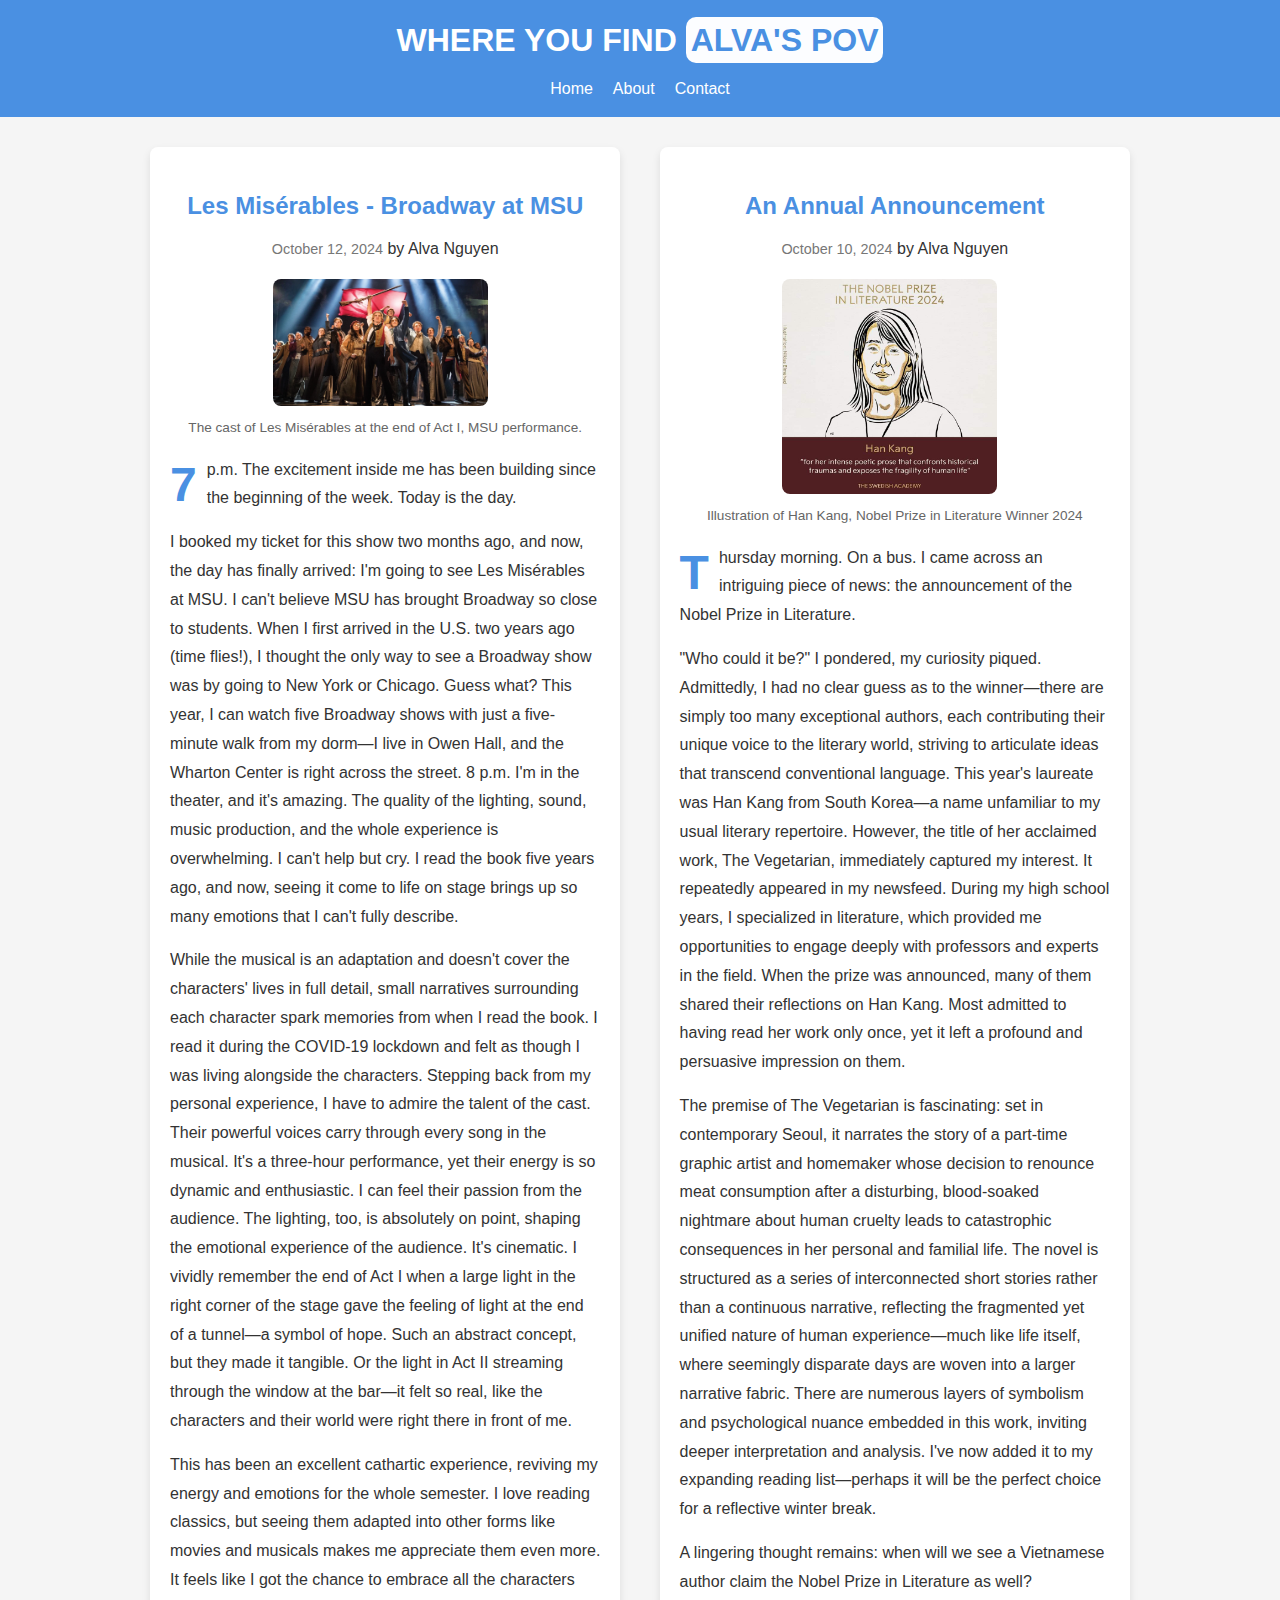
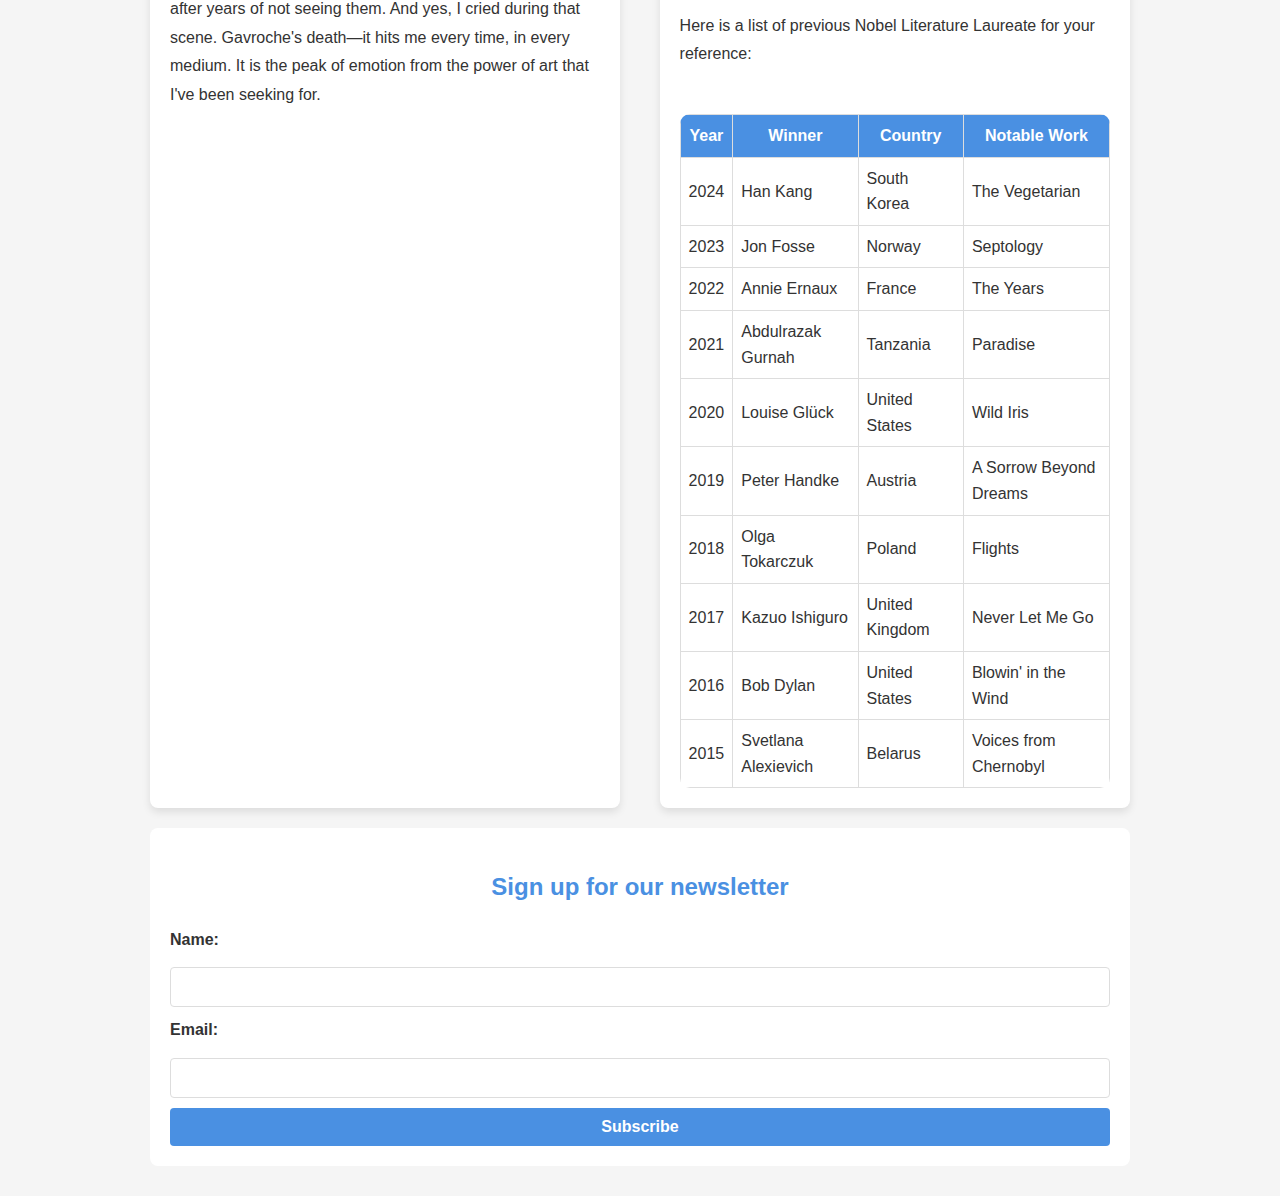
==== commit 92f087a2: "update detailed css" ====
--- a/index.html
+++ b/index.html
@@ -8,7 +8,7 @@
 </head>
 <body>
     <header>
-        <h1>Hi there, welcome to Alva's Blog!</h1>
+        <h1>WHERE YOU FIND <span class="highlight">ALVA'S POV</span></h1>
         <nav>
             <ul>
                 <li><a href="index.html">Home</a></li>
@@ -19,16 +19,19 @@
     </header>
 
     <div class="container">
-
         <main class="main-content">
+            <div class="article-wrapper">
             <article>
                 <h2>Les Misérables - Broadway at MSU</h2>
                 <p class="post-info"><time datetime="2024-10-12">October 12, 2024</time> by Alva Nguyen</p>
                 <img src="/image/lesmis.webp" alt="Les Mis cast at the end of Act I">
                 <p class="caption">The cast of Les Misérables at the end of Act I, MSU performance.</p>
-                <p>7 p.m. The excitement inside me has been building since the beginning of the week. Today is the day. I booked my ticket for this show two months ago, and now, the day has finally arrived: I'm going to see Les Misérables at MSU. I can't believe MSU has brought Broadway so close to students. When I first arrived in the U.S. two years ago (time flies!), I thought the only way to see a Broadway show was by going to New York or Chicago. Guess what? This year, I can watch five Broadway shows with just a five-minute walk from my dorm—I live in Owen Hall, and the Wharton Center is right across the street. 8 p.m. I'm in the theater, and it's amazing. The quality of the lighting, sound, music production, and the whole experience is overwhelming. I can't help but cry. I read the book five years ago, and now, seeing it come to life on stage brings up so many emotions that I can't fully describe. While the musical is an adaptation and doesn't cover the characters' lives in full detail, small narratives surrounding each character spark memories from when I read the book. I read it during the COVID-19 lockdown and felt as though I was living alongside the characters. Stepping back from my personal experience, I have to admire the talent of the cast. Their powerful voices carry through every song in the musical. It's a three-hour performance, yet their energy is so dynamic and enthusiastic. I can feel their passion from the audience. The lighting, too, is absolutely on point, shaping the emotional experience of the audience. It's cinematic. I vividly remember the end of Act I when a large light in the right corner of the stage gave the feeling of light at the end of a tunnel—a symbol of hope. Such an abstract concept, but they made it tangible. Or the light in Act II streaming through the window at the bar—it felt so real, like the characters and their world were right there in front of me.
+                <p class="intro-text">7 p.m. The excitement inside me has been building since the beginning of the week. Today is the day. </p>
+                <p>I booked my ticket for this show two months ago, and now, the day has finally arrived: I'm going to see Les Misérables at MSU. I can't believe MSU has brought Broadway so close to students. When I first arrived in the U.S. two years ago (time flies!), I thought the only way to see a Broadway show was by going to New York or Chicago. Guess what? This year, I can watch five Broadway shows with just a five-minute walk from my dorm—I live in Owen Hall, and the Wharton Center is right across the street. 8 p.m. I'm in the theater, and it's amazing. The quality of the lighting, sound, music production, and the whole experience is overwhelming. I can't help but cry. I read the book five years ago, and now, seeing it come to life on stage brings up so many emotions that I can't fully describe.</p>
+                
+                <p>While the musical is an adaptation and doesn't cover the characters' lives in full detail, small narratives surrounding each character spark memories from when I read the book. I read it during the COVID-19 lockdown and felt as though I was living alongside the characters. Stepping back from my personal experience, I have to admire the talent of the cast. Their powerful voices carry through every song in the musical. It's a three-hour performance, yet their energy is so dynamic and enthusiastic. I can feel their passion from the audience. The lighting, too, is absolutely on point, shaping the emotional experience of the audience. It's cinematic. I vividly remember the end of Act I when a large light in the right corner of the stage gave the feeling of light at the end of a tunnel—a symbol of hope. Such an abstract concept, but they made it tangible. Or the light in Act II streaming through the window at the bar—it felt so real, like the characters and their world were right there in front of me.</p>
     
-                This has been an excellent cathartic experience, reviving my energy and emotions for the whole semester. I love reading classics, but seeing them adapted into other forms like movies and musicals makes me appreciate them even more. It feels like I got the chance to embrace all the characters after years of not seeing them. And yes, I cried during that scene. Gavroche's death—it hits me every time, in every medium. It is the peak of emotion from the power of art that I've been seeking for.</p>
+                <p>This has been an excellent cathartic experience, reviving my energy and emotions for the whole semester. I love reading classics, but seeing them adapted into other forms like movies and musicals makes me appreciate them even more. It feels like I got the chance to embrace all the characters after years of not seeing them. And yes, I cried during that scene. Gavroche's death—it hits me every time, in every medium. It is the peak of emotion from the power of art that I've been seeking for.</p>
             </article>
 
             <article>
@@ -36,15 +39,15 @@
                 <p class="post-info"><time datetime="2024-10-10">October 10, 2024</time> by Alva Nguyen</p>
                 <img src="/image/nobel.jpg" alt="Graphic Illustration of Han Kang">
                 <p class="caption">Illustration of Han Kang, Nobel Prize in Literature Winner 2024</p>
-                <p>Thursday morning. On a bus. I came across an intriguing piece of news: the announcement of the Nobel Prize in Literature.
+                <p class="intro-text">Thursday morning. On a bus. I came across an intriguing piece of news: the announcement of the Nobel Prize in Literature.</p>
 
-                "Who could it be?" I pondered, my curiosity piqued. Admittedly, I had no clear guess as to the winner—there are simply too many exceptional authors, each contributing their unique voice to the literary world, striving to articulate ideas that transcend conventional language.
+                <p>"Who could it be?" I pondered, my curiosity piqued. Admittedly, I had no clear guess as to the winner—there are simply too many exceptional authors, each contributing their unique voice to the literary world, striving to articulate ideas that transcend conventional language.
     
-                This year's laureate was Han Kang from South Korea—a name unfamiliar to my usual literary repertoire. However, the title of her acclaimed work, The Vegetarian, immediately captured my interest. It repeatedly appeared in my newsfeed. During my high school years, I specialized in literature, which provided me opportunities to engage deeply with professors and experts in the field. When the prize was announced, many of them shared their reflections on Han Kang. Most admitted to having read her work only once, yet it left a profound and persuasive impression on them.
+                This year's laureate was Han Kang from South Korea—a name unfamiliar to my usual literary repertoire. However, the title of her acclaimed work, The Vegetarian, immediately captured my interest. It repeatedly appeared in my newsfeed. During my high school years, I specialized in literature, which provided me opportunities to engage deeply with professors and experts in the field. When the prize was announced, many of them shared their reflections on Han Kang. Most admitted to having read her work only once, yet it left a profound and persuasive impression on them.</p>
     
-                The premise of The Vegetarian is fascinating: set in contemporary Seoul, it narrates the story of a part-time graphic artist and homemaker whose decision to renounce meat consumption after a disturbing, blood-soaked nightmare about human cruelty leads to catastrophic consequences in her personal and familial life. The novel is structured as a series of interconnected short stories rather than a continuous narrative, reflecting the fragmented yet unified nature of human experience—much like life itself, where seemingly disparate days are woven into a larger narrative fabric. There are numerous layers of symbolism and psychological nuance embedded in this work, inviting deeper interpretation and analysis. I've now added it to my expanding reading list—perhaps it will be the perfect choice for a reflective winter break.
+                <p>The premise of The Vegetarian is fascinating: set in contemporary Seoul, it narrates the story of a part-time graphic artist and homemaker whose decision to renounce meat consumption after a disturbing, blood-soaked nightmare about human cruelty leads to catastrophic consequences in her personal and familial life. The novel is structured as a series of interconnected short stories rather than a continuous narrative, reflecting the fragmented yet unified nature of human experience—much like life itself, where seemingly disparate days are woven into a larger narrative fabric. There are numerous layers of symbolism and psychological nuance embedded in this work, inviting deeper interpretation and analysis. I've now added it to my expanding reading list—perhaps it will be the perfect choice for a reflective winter break.</p>
     
-                A lingering thought remains: when will we see a Vietnamese author claim the Nobel Prize in Literature as well?</p>
+                <p>A lingering thought remains: when will we see a Vietnamese author claim the Nobel Prize in Literature as well?</p>
                 <div class="table-container">
                     <div class="content">
                         <p>Here is a list of previous Nobel Literature Laureate for your reference:</p>
@@ -64,14 +67,68 @@
                                     <td>2024</td>
                                     <td>Han Kang</td>
                                     <td>South Korea</td>
-                                    <td><em>The Vegetarian</em></td>
+                                    <td>The Vegetarian</td>
                                 </tr>
-                                <!-- Additional rows here -->
+                                <tr>
+                                    <td>2023</td>
+                                    <td>Jon Fosse</td>
+                                    <td>Norway</td>
+                                    <td>Septology</td>
+                                </tr>
+                                <tr>
+                                    <td>2022</td>
+                                    <td>Annie Ernaux</td>
+                                    <td>France</td>
+                                    <td>The Years</td>
+                                </tr>
+                                <tr>
+                                    <td>2021</td>
+                                    <td>Abdulrazak Gurnah</td>
+                                    <td>Tanzania</td>
+                                    <td>Paradise</td>
+                                </tr>
+                                <tr>
+                                    <td>2020</td>
+                                    <td>Louise Glück</td>
+                                    <td>United States</td>
+                                    <td>Wild Iris</td>
+                                </tr>
+                                <tr>
+                                    <td>2019</td>
+                                    <td>Peter Handke</td>
+                                    <td>Austria</td>
+                                    <td>A Sorrow Beyond Dreams</td>
+                                </tr>
+                                <tr>
+                                    <td>2018</td>
+                                    <td>Olga Tokarczuk</td>
+                                    <td>Poland</td>
+                                    <td>Flights</td>
+                                </tr>
+                                <tr>
+                                    <td>2017</td>
+                                    <td>Kazuo Ishiguro</td>
+                                    <td>United Kingdom</td>
+                                    <td>Never Let Me Go</td>
+                                </tr>
+                                <tr>
+                                    <td>2016</td>
+                                    <td>Bob Dylan</td>
+                                    <td>United States</td>
+                                    <td>Blowin' in the Wind</td>
+                                </tr>
+                                <tr>
+                                    <td>2015</td>
+                                    <td>Svetlana Alexievich</td>
+                                    <td>Belarus</td>
+                                    <td>Voices from Chernobyl</td>
+                                </tr>                                
                             </tbody>
                         </table>
                     </div>
                 </div>
             </article>
+            </div>
 
             <form class="newsletter-form">
                 <h2>Sign up for our newsletter</h2>
--- a/style.css
+++ b/style.css
@@ -1,30 +1,40 @@
-/* Reset */
+/* Reset - Ensures consistent margins, padding, and box-sizing across all elements */
 * {
     margin: 0;
     padding: 0;
     box-sizing: border-box;
 }
 
-/* Global Styling */
+/* Global Styling - Applies consistent styles across HTML files */
 body {
-    font-family: Arial, sans-serif;
-    color: #333;
-    background-color: #f5f5f5;
+    font-family: Arial, sans-serif; /* Typography setting */
+    color: #333; /* Default text color */
+    background-color: #f5f5f5; /* Page background color */
     line-height: 1.6;
 }
 
 h1 {
     color: #ffffff;
+    text-align: center;
+    font-size: 2em;
+}
+
+/* Class selector - highlights important text */
+.highlight {
+    color: #4a90e2;
+    background-color: #fcfdff;
+    font-weight: bold;
+    padding: 5px;
+    border-radius: 10px;
+}
+
+h2 {
+    color: #4a90e2;
     margin-bottom: 10px;
     text-align: center;
 }
 
-h2 {
-    color: #4a90e2;
-    margin-bottom: 10px;
-    text-align: center;
-}
-.post-info{
+.post-info {
     text-align: center;
 }
 
@@ -40,15 +50,12 @@
     color: white;
     padding: 15px;
     text-align: center;
-    position: sticky;
+    position: sticky; /* Sticky header requirement */
     top: 0;
     z-index: 1000;
 }
 
-header h1 {
-    font-size: 1.8em;
-}
-
+/* Navigation layout */
 header nav ul {
     list-style: none;
     display: flex;
@@ -61,7 +68,15 @@
     text-decoration: none;
 }
 
-/* Layout */
+/* Hover effect with larger border */
+header nav ul li a:hover {
+    border: 4px solid white;
+    border-radius: 20px;
+    color: #4a90e2;
+    background-color: white;
+}
+
+/* Two-column Flexbox Layout Requirement */
 .container {
     display: flex;
     max-width: 1000px;
@@ -70,19 +85,18 @@
     gap: 20px;
 }
 
-/* Main Content */
 .main-content {
     flex: 1;
 }
 
-/* Floated Image and Caption */
+/* Image with Caption */
 article img {
     display: block;
     max-width: 50%;
-    margin: 0 auto 10px; /* Centers the image horizontally */
+    align-self: center;
+    margin: 0 10px 10px 0;
     border-radius: 8px;
 }
-
 
 .caption {
     font-size: 0.85em;
@@ -91,20 +105,40 @@
     clear: both;
 }
 
-/* Two-Column Layout with Sidebar */
-.sidebar {
-    flex: 1;
-    background-color: #e6e6e6;
-    padding: 15px;
-    border-radius: 8px;
-}
-
-/* Articles */
+/* Drop Cap Styling */
+.intro-text::first-letter {
+    font-size: 3em;
+    font-weight: bold;
+    float: left;
+    line-height: 1;
+    margin-right: 10px;
+    color: #4a90e2;
+    padding-top: 5px;
+}
+
+
+/* Article Styling */
 article {
     background-color: white;
     padding: 20px;
     border-radius: 8px;
     margin-bottom: 20px;
+    box-shadow: 0px 4px 8px rgba(0, 0, 0, 0.1);
+    display: flex;
+    flex-direction: column;
+    height: auto;
+}
+
+.article-wrapper {
+    display: flex;
+    gap: 20px;
+    justify-content: space-between;
+    flex-wrap: wrap;
+}
+
+.article-wrapper article {
+    flex: 1;
+    max-width: 48%;
 }
 
 article time {
@@ -112,6 +146,7 @@
     color: #777;
 }
 
+/* Table Container Styling */
 .table-container {
     display: flex;
     flex-wrap: wrap;
@@ -121,10 +156,12 @@
 table {
     width: 100%;
     border-collapse: collapse;
+    border-radius: 10px;
+    overflow: hidden;
     margin-top: 10px;
 }
 
-table, th, td {
+th, td {
     border: 1px solid #ddd;
     padding: 8px;
 }
@@ -134,7 +171,7 @@
     color: white;
 }
 
-/* Multi-Column Form */
+/* Multi-Column Form Layout Requirement */
 form {
     background-color: white;
     padding: 20px;
@@ -144,37 +181,62 @@
     gap: 10px;
 }
 
-form label {
-    font-weight: bold;
-}
-
-form input[type="text"],
-form input[type="email"] {
+.form-group {
+    margin-bottom: 15px;
+    display: flex;
+    flex-direction: column;
+}
+
+label {
+    font-weight: bold;
+    margin-bottom: 5px;
+}
+
+/* ID selector */
+#name {
+    width: 100%;
+}
+
+/* Attribute selector for styling email input */
+input[type="email"] {
+    width: 100%;
+}
+
+/* Form input and textarea styling */
+input[type="text"],
+input[type="email"],
+select,
+textarea {
+    width: 100%;
     padding: 10px;
     border: 1px solid #ddd;
-    border-radius: 5px;
-}
-
-form input[type="submit"] {
+    border-radius: 4px;
+    font-size: 1em;
+}
+
+textarea {
+    height: 100px;
+    resize: vertical;
+}
+
+/* Submit Button Styling */
+input[type="submit"] {
+    width: 100%;
+    padding: 10px;
     background-color: #4a90e2;
     color: white;
     border: none;
-    padding: 10px;
-    border-radius: 5px;
+    border-radius: 4px;
+    font-size: 1em;
     cursor: pointer;
-}
-
-/* ID Selector */
-#name {
-    width: 100%;
-}
-
-/* Attribute Selector */
-input[type="email"] {
-    width: 100%;
-}
-
-/* Responsive Design */
+    font-weight: bold;
+}
+
+input[type="submit"]:hover {
+    background-color: #357abd;
+}
+
+/* Responsive Design for smaller screens */
 @media (max-width: 768px) {
     .container {
         flex-direction: column;
@@ -185,3 +247,91 @@
         gap: 10px;
     }
 }
+
+/* Centered Logo and Caption */
+.center-content {
+    display: flex;
+    flex-direction: column;
+    align-items: center;
+    margin-top: 20px;
+}
+
+.logo {
+    max-width: 600px;
+    width: 100%;
+}
+
+figcaption {
+    font-style: italic;
+    color: #666;
+    margin-top: 10px;
+    text-align: center;
+}
+
+/* About Page Content Box */
+.about-container {
+    background-color: #ffffff;
+    border: 1px solid #ddd;
+    border-radius: 8px;
+    padding: 20px;
+    max-width: 800px;
+    margin: 30px auto;
+    box-shadow: 0px 4px 8px rgba(0, 0, 0, 0.1);
+}
+
+/* Book Table Styling */
+.book-table {
+    width: 100%;
+    margin-top: 20px;
+    border-collapse: collapse;
+}
+
+.book-table th, .book-table td {
+    border: 1px solid #ddd;
+    padding: 10px;
+    text-align: center;
+}
+
+.book-table th {
+    background-color: #4a90e2;
+    color: white;
+}
+
+/* Additional Content Styling */
+h2 {
+    color: #4a90e2;
+    margin-top: 20px;
+    font-size: 1.5em;
+}
+
+/* List styling */
+ul {
+    list-style-type: disc;
+    padding-left: 0;
+    display: inline-block;
+    text-align: left;
+    margin-top: 10px;
+}
+
+/* Specific styling for Favorite Activities list */
+.favorite-activities {
+    list-style-type: none;
+    padding: 0;
+    margin-top: 20px;
+    display: flex;
+    flex-direction: column;
+    align-items: center;
+    gap: 10px;
+    text-align: center;
+}
+
+.favorite-activities li {
+    font-size: 1.1em;
+    color: #333;
+}
+
+.favorite-activities li:hover {
+    color: #4a90e2;
+    cursor: pointer;
+    font-weight: bold;
+}
